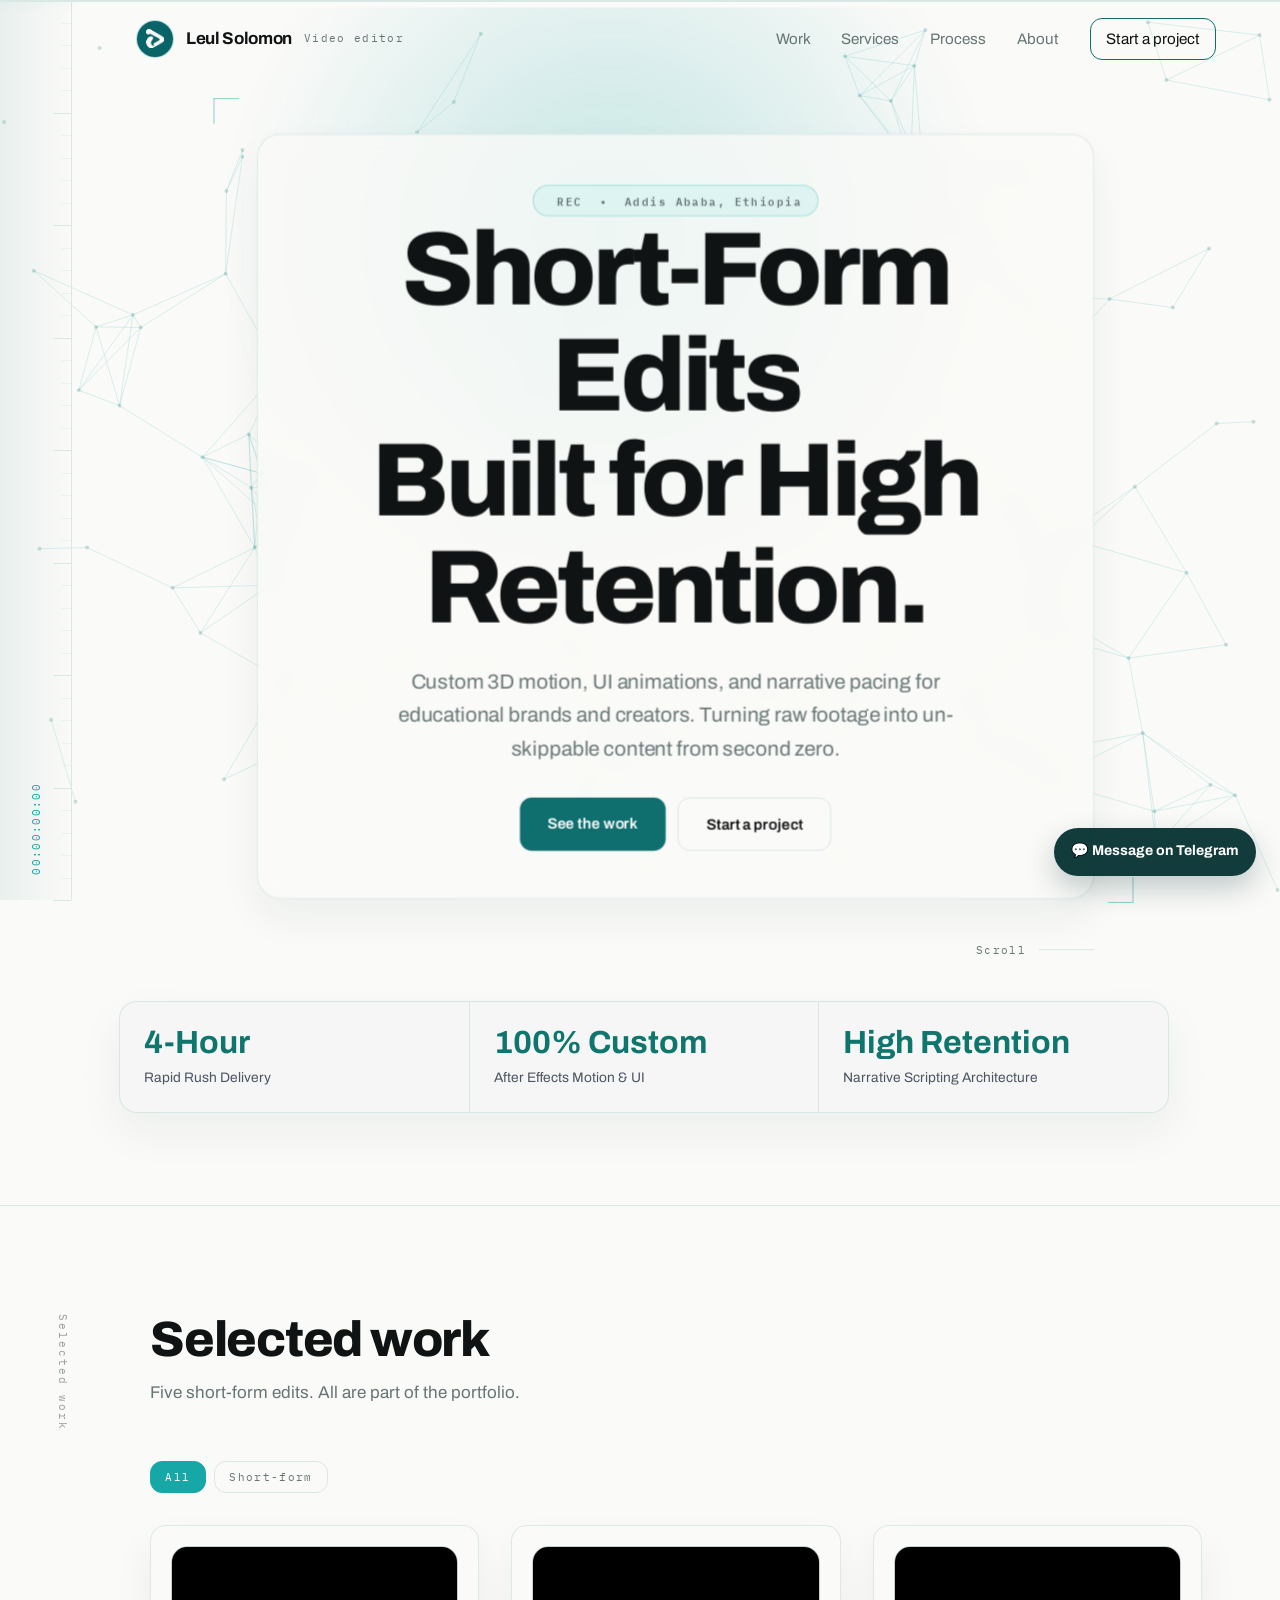
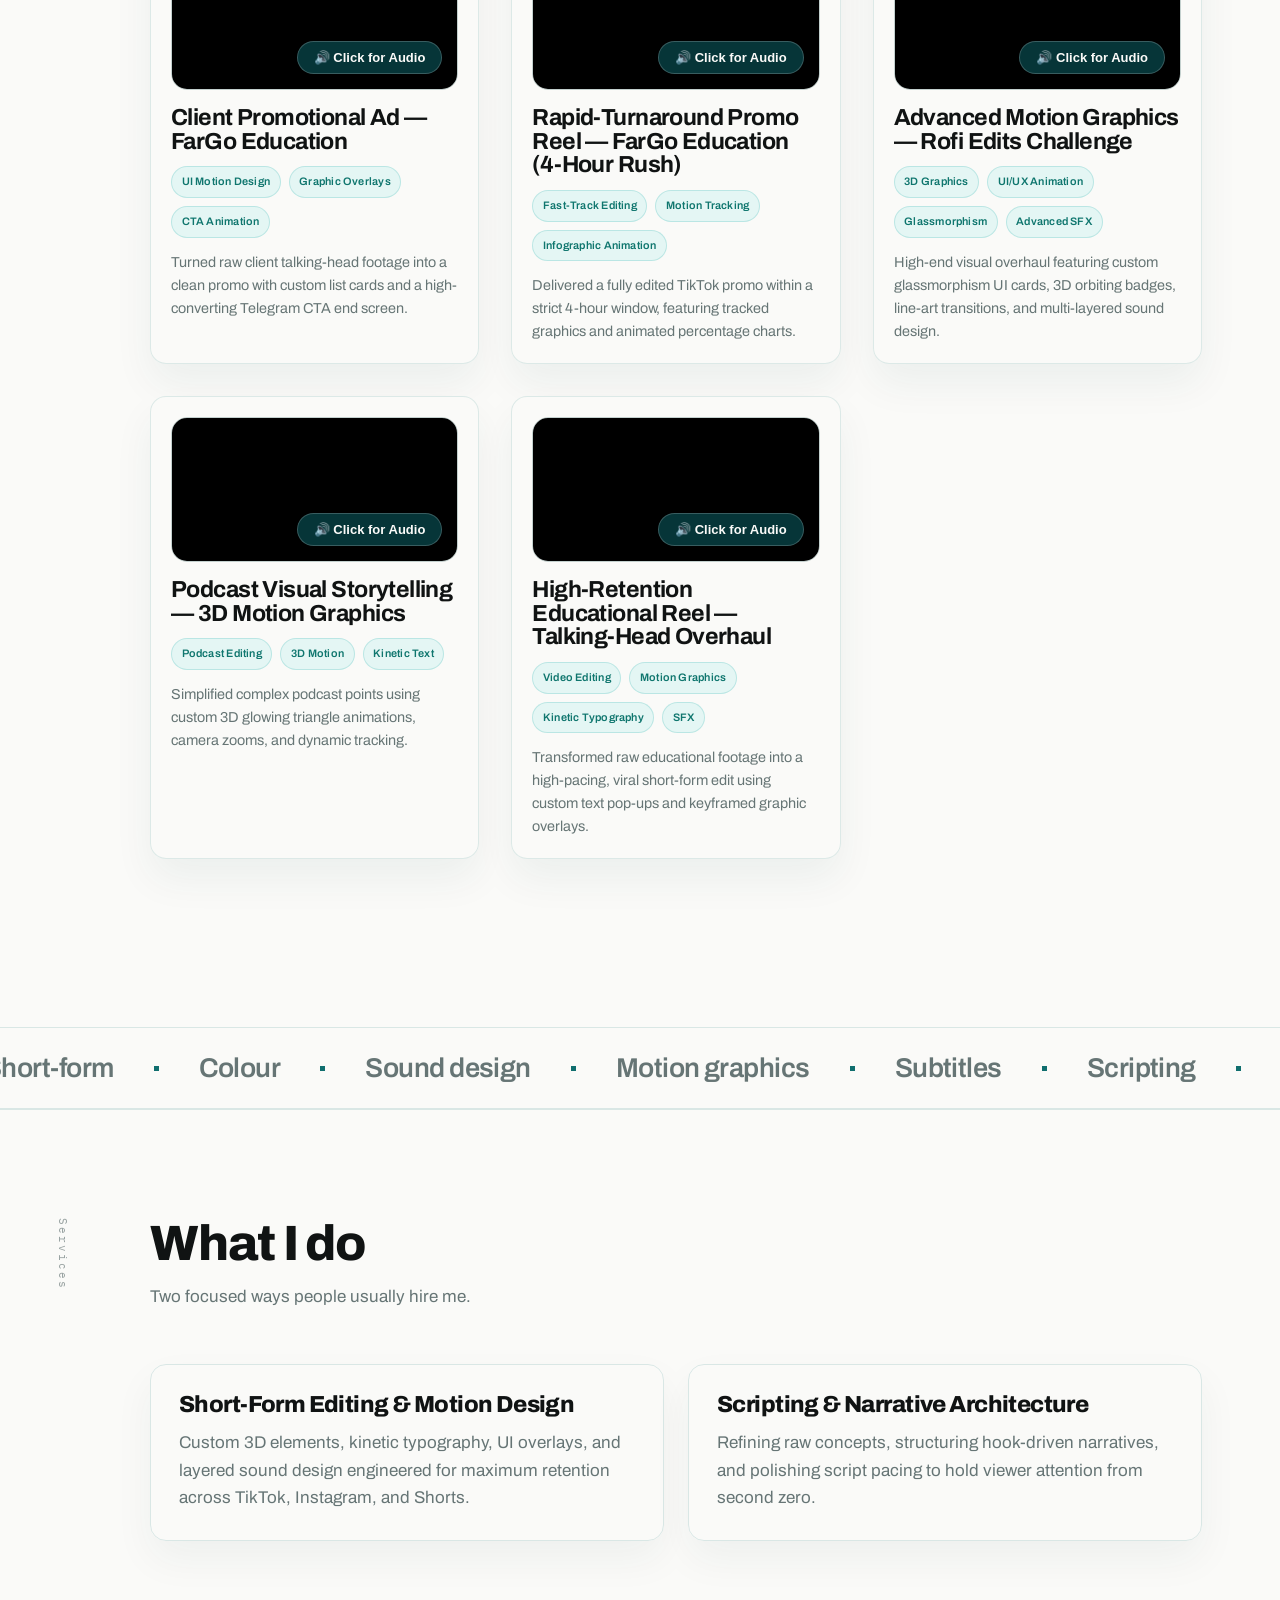
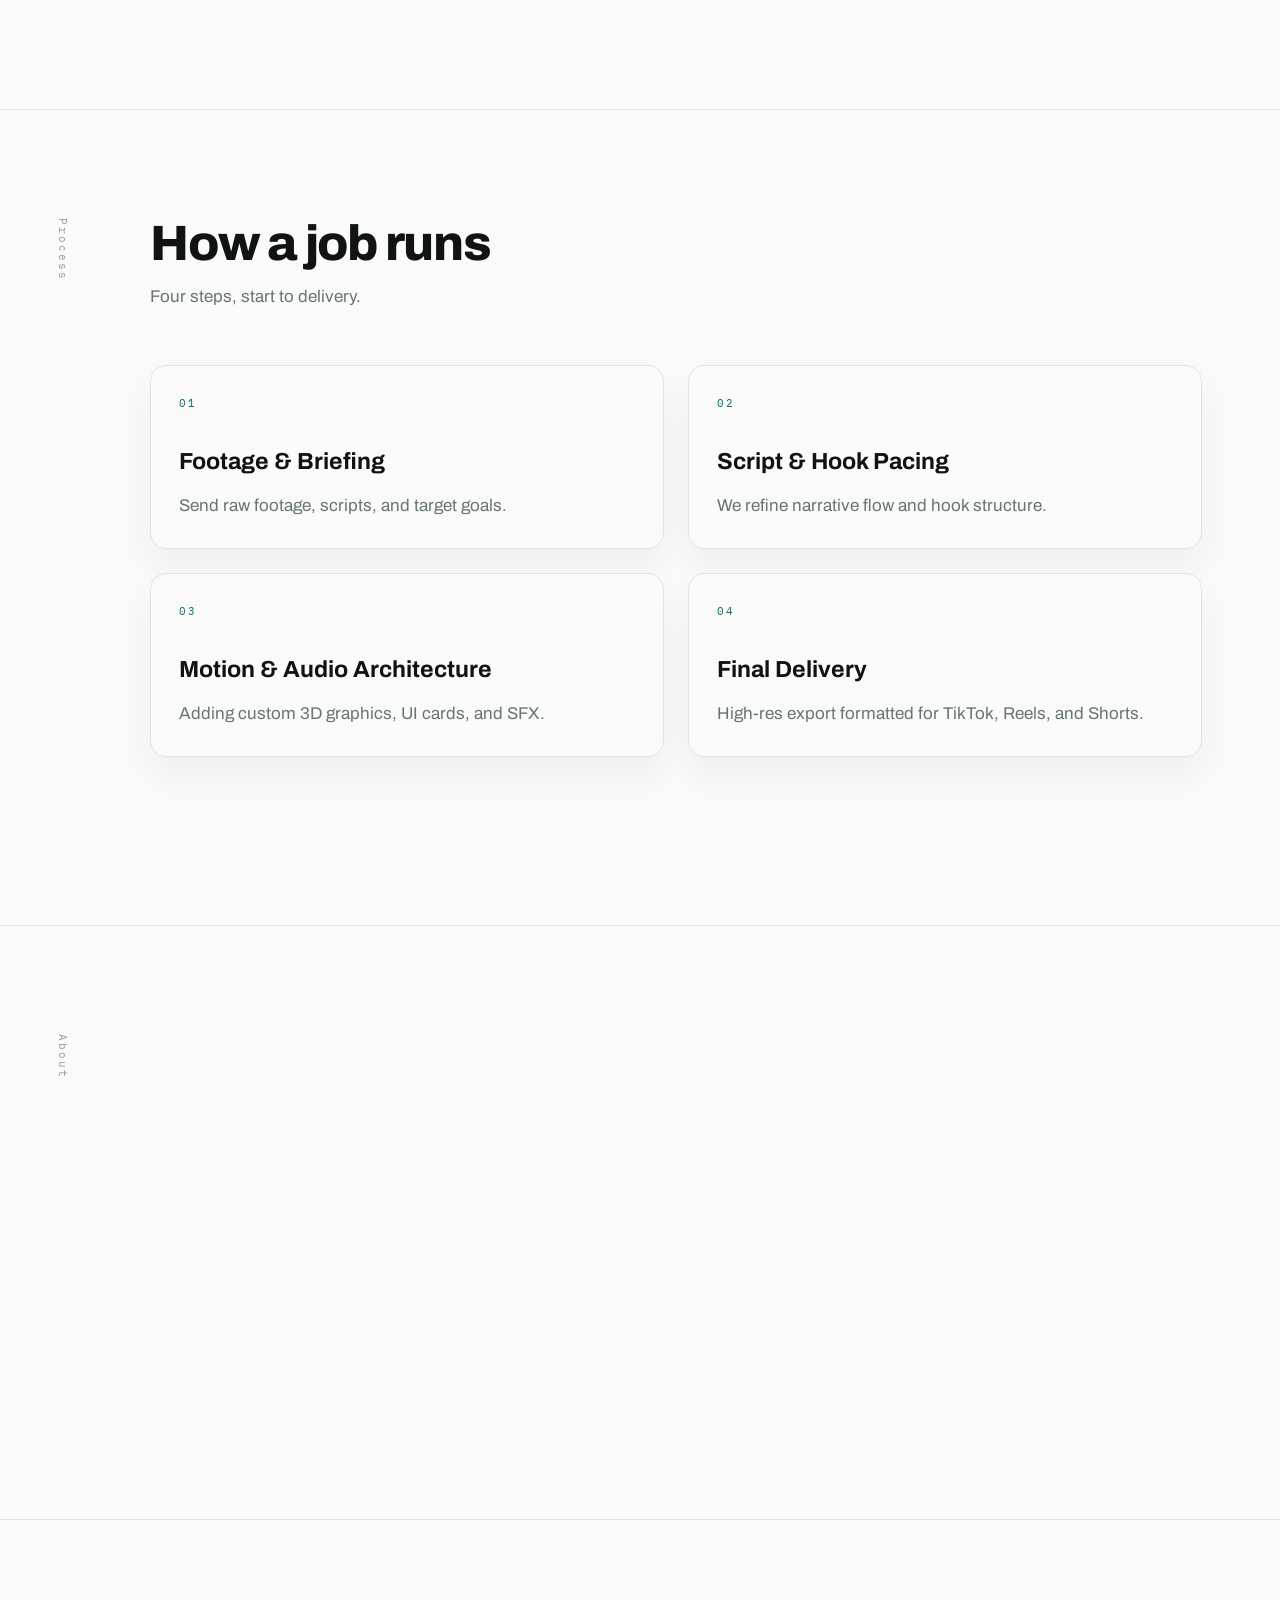
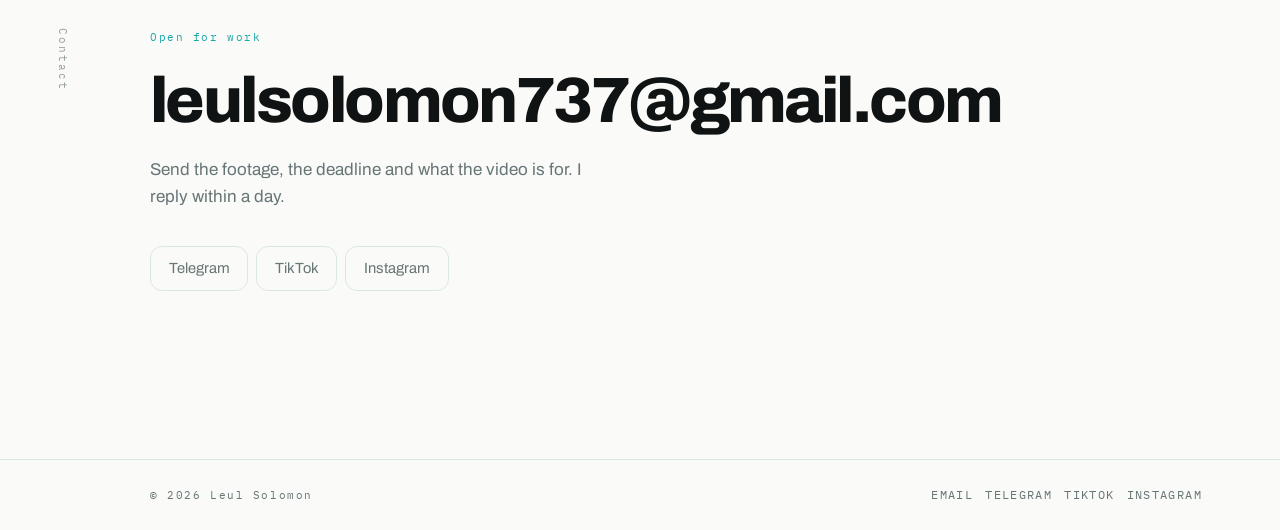
==== index.html @ 9477ec7b "Move project files to root" ====
<!DOCTYPE html>
<!--
  ============================================================
  LEUL SOLOMON — VIDEO EDITOR PORTFOLIO
  ============================================================
  This is the ONLY page of the site. Everything lives here.

  HOW THIS FILE IS ORGANISED (scroll down and you'll hit these in order):
    1. <head>        - fonts, title, link to the CSS file
    2. Left rail     - the timeline ruler + timecode
    3. Navigation    - top menu
    4. #hero         - first screen
    5. #showreel     - your main featured video
    6. #work         - grid of your videos
    7. #services     - what you offer
    8. #process      - how you work
    9. #about        - about you
   10. #contact      - how people reach you
   11. footer

  ============================================================
-->
<html lang="en">
<head>
  <meta charset="UTF-8" />
  <meta name="viewport" content="width=device-width, initial-scale=1.0" />

  <!-- ===== EDIT ME: the text in the browser tab ===== -->
  <title>Leul Solomon — Video Editor</title>

  <!-- ===== EDIT ME: the description Google shows in search results ===== -->
  <meta name="description" content="Leul Solomon is a short-form video editor and motion designer in Addis Ababa creating high-retention reels for brands and creators." />

  <meta name="theme-color" content="#FAFAF8" />

  <!-- Fonts. Archivo does the headlines and body text, IBM Plex Mono does the timecode. -->
  <link rel="preconnect" href="https://fonts.googleapis.com" />
  <link rel="preconnect" href="https://fonts.gstatic.com" crossorigin />
  <link href="https://fonts.googleapis.com/css2?family=Archivo:wght@400;500;600;700;800&family=IBM+Plex+Mono:wght@400;500&display=swap" rel="stylesheet" />

  <!-- Our stylesheet. All colours, spacing and layout live in css/style.css -->
  <link rel="stylesheet" href="css/style.css" />
</head>

<body>
  <div id="intro-overlay"><h1 id="intro-text">YUMI</h1></div>

  <canvas id="bg-canvas"></canvas>

  <!-- Thin scrubber at the very top of the screen that fills as you scroll. -->
  <div class="scrubber" aria-hidden="true"><span id="scrubberFill" class="scrubber__fill"></span></div>

  <!-- Skip link: lets keyboard users jump past the menu. Invisible until focused. -->
  <a class="skip-link" href="#hero">Skip to content</a>

  <!--
    ===== LEFT RAIL =====
    The vertical timeline ruler. Purely decorative on mobile (it's hidden there).
    The timecode number is written by JavaScript as you scroll.
  -->
  <aside class="rail" aria-hidden="true">
    <div class="rail__ticks" id="railTicks"></div>
    <div class="rail__playhead" id="railPlayhead"></div>
    <div class="rail__timecode" id="railTimecode">00:00:00:00</div>
  </aside>

  <!--
    ===== NAVIGATION =====
    To rename a menu item, change the text between the <a> tags.
    The href="#work" part must match the id="work" on the section it jumps to.
  -->
  <header class="nav" id="nav">
    <a class="nav__mark" href="#hero">
      <img src="images/portrait.jpg" alt="Leul Solomon Logo" class="nav__logo" />
      <span class="nav__markName">Leul Solomon</span>
      <span class="nav__markRole">Video editor</span>
    </a>

    <nav class="nav__links" id="navLinks" aria-label="Main">
      <a href="#work">Work</a>
      <a href="#services">Services</a>
      <a href="#process">Process</a>
      <a href="#about">About</a>
      <a class="nav__cta" href="#contact">Start a project</a>
    </nav>

    <!-- Hamburger button, only visible on small screens -->
    <button class="nav__toggle" id="navToggle" aria-expanded="false" aria-controls="navLinks">
      <span></span><span></span>
      <span class="visually-hidden">Open menu</span>
    </button>
  </header>

  <main>

    <!--
      ===== 1. HERO =====
      The first thing anyone sees. Keep the headline short and plain.
    -->
    <section class="hero" id="hero">
      <div class="hero__glow" aria-hidden="true"></div>

      <!-- Corner brackets, like the safe-area marks in a camera viewfinder -->
      <span class="bracket bracket--tl" aria-hidden="true"></span>
      <span class="bracket bracket--br" aria-hidden="true"></span>

      <div class="hero__inner" data-parallax="0.18">
        <div class="hero__card">
          <p class="tc hero__slate hero-reveal hero-reveal--1">
            <span class="hero__statusDot" aria-hidden="true"></span>
            REC &nbsp;•&nbsp; Addis Ababa, Ethiopia
          </p>

          <h1 class="hero__title hero-reveal hero-reveal--2">
            <span class="mask"><span class="mask__inner">Short-Form Edits</span></span>
            <span class="mask"><span class="mask__inner">Built for High</span></span>
            <span class="mask"><span class="mask__inner">Retention.</span></span>
          </h1>

        <p class="hero__lede hero-reveal hero-reveal--3">
          Custom 3D motion, UI animations, and narrative pacing for educational brands and creators.
          Turning raw footage into un-skippable content from second zero.
        </p>

          <div class="hero__actions hero-reveal hero-reveal--4">
            <a class="btn btn--solid" href="#work">See the work</a>
            <a class="btn btn--ghost" href="#contact">Start a project</a>
          </div>
        </div>
      </div>

      <div class="hero__cue" aria-hidden="true">
        <span class="tc">Scroll</span>
        <span class="hero__cueLine"></span>
      </div>
    </section>

    <section class="impact-stats" aria-label="Impact metrics">
      <div class="impact-stats__inner">
        <div class="impact-stat">
          <strong>4-Hour</strong>
          <span>Rapid Rush Delivery</span>
        </div>
        <div class="impact-stat">
          <strong>100% Custom</strong>
          <span>After Effects Motion &amp; UI</span>
        </div>
        <div class="impact-stat">
          <strong>High Retention</strong>
          <span>Narrative Scripting Architecture</span>
        </div>
      </div>
    </section>


    <!--
      ===== 2. WORK =====
      Five short-form edits, all within the main grid.
    -->
    <section class="section work" id="work" data-clip="Selected work">
      <div class="wrap">
        <div class="head">
          <h2 class="head__title">Selected work</h2>
          <p class="head__note">Five short-form edits. All are part of the portfolio.</p>
        </div>

        <div class="filters" role="group" aria-label="Filter work">
          <button class="filter is-active" data-filter="all">All</button>
          <button class="filter" data-filter="short">Short-form</button>
        </div>

        <div class="grid work-grid" id="workGrid">

          <article class="card" data-cat="short">
            <div class="video-card">
              <video autoplay loop muted playsinline width="100%" preload="auto" class="video-card__media">
                <source src="videos/video 3.mp4" type="video/mp4" />
              </video>
              <button class="audio-toggle-btn" type="button">🔊 Click for Audio</button>
            </div>
            <div class="card__meta">
              <h3 class="card__title">Client Promotional Ad — FarGo Education</h3>
              <div class="card__tags">
                <span>UI Motion Design</span>
                <span>Graphic Overlays</span>
                <span>CTA Animation</span>
              </div>
              <p class="card__line">Turned raw client talking-head footage into a clean promo with custom list cards and a high-converting Telegram CTA end screen.</p>
            </div>
          </article>

          <article class="card" data-cat="short">
            <div class="video-card">
              <video autoplay loop muted playsinline width="100%" preload="auto" class="video-card__media">
                <source src="videos/video 5.mp4" type="video/mp4" />
              </video>
              <button class="audio-toggle-btn" type="button">🔊 Click for Audio</button>
            </div>
            <div class="card__meta">
              <h3 class="card__title">Rapid-Turnaround Promo Reel — FarGo Education (4-Hour Rush)</h3>
              <div class="card__tags">
                <span>Fast-Track Editing</span>
                <span>Motion Tracking</span>
                <span>Infographic Animation</span>
              </div>
              <p class="card__line">Delivered a fully edited TikTok promo within a strict 4-hour window, featuring tracked graphics and animated percentage charts.</p>
            </div>
          </article>

          <article class="card" data-cat="short">
            <div class="video-card">
              <video autoplay loop muted playsinline width="100%" preload="auto" class="video-card__media">
                <source src="videos/video 4.mp4" type="video/mp4" />
              </video>
              <button class="audio-toggle-btn" type="button">🔊 Click for Audio</button>
            </div>
            <div class="card__meta">
              <h3 class="card__title">Advanced Motion Graphics — Rofi Edits Challenge</h3>
              <div class="card__tags">
                <span>3D Graphics</span>
                <span>UI/UX Animation</span>
                <span>Glassmorphism</span>
                <span>Advanced SFX</span>
              </div>
              <p class="card__line">High-end visual overhaul featuring custom glassmorphism UI cards, 3D orbiting badges, line-art transitions, and multi-layered sound design.</p>
            </div>
          </article>

          <article class="card" data-cat="short">
            <div class="video-card">
              <video autoplay loop muted playsinline width="100%" preload="auto" class="video-card__media">
                <source src="videos/video 2.mp4" type="video/mp4" />
              </video>
              <button class="audio-toggle-btn" type="button">🔊 Click for Audio</button>
            </div>
            <div class="card__meta">
              <h3 class="card__title">Podcast Visual Storytelling — 3D Motion Graphics</h3>
              <div class="card__tags">
                <span>Podcast Editing</span>
                <span>3D Motion</span>
                <span>Kinetic Text</span>
              </div>
              <p class="card__line">Simplified complex podcast points using custom 3D glowing triangle animations, camera zooms, and dynamic tracking.</p>
            </div>
          </article>

          <article class="card" data-cat="short">
            <div class="video-card">
              <video autoplay loop muted playsinline width="100%" preload="auto" class="video-card__media">
                <source src="videos/video 1.mp4" type="video/mp4" />
              </video>
              <button class="audio-toggle-btn" type="button">🔊 Click for Audio</button>
            </div>
            <div class="card__meta">
              <h3 class="card__title">High-Retention Educational Reel — Talking-Head Overhaul</h3>
              <div class="card__tags">
                <span>Video Editing</span>
                <span>Motion Graphics</span>
                <span>Kinetic Typography</span>
                <span>SFX</span>
              </div>
              <p class="card__line">Transformed raw educational footage into a high-pacing, viral short-form edit using custom text pop-ups and keyframed graphic overlays.</p>
            </div>
          </article>

        </div>

        <p class="grid__empty" id="gridEmpty" hidden>Nothing filed under that yet.</p>
      </div>
    </section>

    <!-- A moving strip of text, like a film leader running past. -->
    <div class="marquee" aria-hidden="true">
      <div class="marquee__track" id="marqueeTrack">
        <span>Short-form</span><span class="dot"></span>
        <span>Colour</span><span class="dot"></span>
        <span>Sound design</span><span class="dot"></span>
        <span>Motion graphics</span><span class="dot"></span>
        <span>Subtitles</span><span class="dot"></span>
        <span>Scripting</span><span class="dot"></span>
      </div>
    </div>


    <!--
      ===== 4. SERVICES =====
      Two focused offers.
    -->
    <section class="section services" id="services" data-clip="Services">
      <div class="wrap">
        <div class="head">
          <h2 class="head__title">What I do</h2>
          <p class="head__note">Two focused ways people usually hire me.</p>
        </div>

        <div class="services-grid">
          <div class="service-card">
            <h3>Short-Form Editing &amp; Motion Design</h3>
            <p>Custom 3D elements, kinetic typography, UI overlays, and layered sound design engineered for maximum retention across TikTok, Instagram, and Shorts.</p>
          </div>
          <div class="service-card">
            <h3>Scripting &amp; Narrative Architecture</h3>
            <p>Refining raw concepts, structuring hook-driven narratives, and polishing script pacing to hold viewer attention from second zero.</p>
          </div>
        </div>
      </div>
    </section>


    <!--
      ===== 5. PROCESS =====
      This one IS a real sequence, so the numbers earn their place.
    -->
    <section class="section process" id="process" data-clip="Process">
      <div class="wrap">
        <div class="head">
          <h2 class="head__title">How a job runs</h2>
          <p class="head__note">Four steps, start to delivery.</p>
        </div>

        <div class="process-grid">
          <div class="process-card"><span class="step-num">01</span><h4>Footage &amp; Briefing</h4><p>Send raw footage, scripts, and target goals.</p></div>
          <div class="process-card"><span class="step-num">02</span><h4>Script &amp; Hook Pacing</h4><p>We refine narrative flow and hook structure.</p></div>
          <div class="process-card"><span class="step-num">03</span><h4>Motion &amp; Audio Architecture</h4><p>Adding custom 3D graphics, UI cards, and SFX.</p></div>
          <div class="process-card"><span class="step-num">04</span><h4>Final Delivery</h4><p>High-res export formatted for TikTok, Reels, and Shorts.</p></div>
        </div>
      </div>
    </section>


    <!--
      ===== 6. ABOUT =====
      Replace images/portrait.jpg with your own photo (same filename = no code change).
    -->
    <section class="section about" id="about" data-clip="About">
      <div class="wrap about__grid">

        <div class="about__portrait reveal" aria-label="Leul Solomon brand mark">
          <img src="images/portrait.jpg" alt="Leul Solomon brand logo" loading="lazy"
               onerror="this.closest('.about__portrait').classList.add('is-missing')" />
          <span class="about__portraitNote tc">Brand mark pending</span>
        </div>

        <div class="about__text reveal">
          <h2 class="head__title">About</h2>

          <p>
            I’m Leul—a short-form editor and motion designer based in Addis Ababa.
          </p>
          <p>
            Most short-form editing relies on basic captions and jump cuts. I build visual retention systems for creators and educational brands: taking raw footage or dense ideas and engineering them into fast-paced reels using custom 3D motion, UI animations, and tight narrative pacing.
          </p>
          <p>
            From script polish to high-speed rush turnarounds, I handle the full pipeline to make sure your content holds attention from second zero.
          </p>
        </div>

      </div>
    </section>


    <!--
      ===== 7. CONTACT =====
      No form, no backend. These are plain links: email, Telegram, socials.
      Replace the addresses and usernames below with your real ones.
    -->
    <section class="section contact" id="contact" data-clip="Contact">
      <div class="wrap">
        <p class="tc contact__slate">Open for work</p>

        <h2 class="contact__title">
          <a href="mailto:leulsolomon737@gmail.com" target="_blank" rel="noopener noreferrer">leulsolomon737@gmail.com</a>
        </h2>

        <p class="contact__note">
          Send the footage, the deadline and what the video is for. I reply within a day.
        </p>

        <ul class="contact__links">
          <li><a href="https://t.me/Fwyumi" target="_blank" rel="noopener noreferrer">Telegram</a></li>
          <li><a href="https://www.tiktok.com/@yumi.io1" target="_blank" rel="noopener noreferrer">TikTok</a></li>
          <li><a href="https://www.instagram.com/yumi.0e/" target="_blank" rel="noopener noreferrer">Instagram</a></li>
        </ul>
      </div>
    </section>

  </main>

  <footer class="foot">
    <div class="wrap foot__inner">
      <span class="tc">© <span id="year">2026</span> Leul Solomon</span>
      <div class="foot__links">
        <a href="mailto:leulsolomon737@gmail.com" target="_blank" rel="noopener noreferrer">Email</a>
        <a href="https://t.me/Fwyumi" target="_blank" rel="noopener noreferrer">Telegram</a>
        <a href="https://www.tiktok.com/@yumi.io1" target="_blank" rel="noopener noreferrer">TikTok</a>
        <a href="https://www.instagram.com/yumi.0e/" target="_blank" rel="noopener noreferrer">Instagram</a>
      </div>
    </div>
  </footer>

  <a href="https://t.me/Fwyumi" target="_blank" rel="noopener noreferrer" class="sticky-telegram-btn">💬 Message on Telegram</a>

  <!-- All the behaviour: scroll animations, the timecode, filters, and particle canvas. -->
  <script src="js/main.js"></script>
</body>
</html>
---- css/style.css ----
/* ============================================================
   STYLE.CSS — everything the site looks like
   ============================================================
   CONTENTS (use Ctrl+F / Cmd+F to jump to a heading)
     1.  DESIGN TOKENS      <- colours, fonts and spacing live here
     2.  RESET + BASE
     3.  LAYOUT HELPERS
    4.  INTRO + SCRUBBER
     5.  LEFT RAIL (timeline ruler)
     6.  NAVIGATION
     7.  HERO
     8.  SECTION HEADINGS
     9.  YOUTUBE PLAYER
    10.  WORK GRID + FILTERS
    11.  MARQUEE
    12.  SERVICES
    13.  PROCESS
    14.  ABOUT
    15.  CONTACT + FOOTER
    16.  SCROLL ANIMATIONS
    17.  RESPONSIVE (tablet + mobile)
    18.  REDUCED MOTION

   TO CHANGE ALL THE COLOURS ON THE SITE, edit section 1 only.
   ============================================================ */


/* ============================================================
   1. DESIGN TOKENS
   ============================================================ */
:root {
  /* ---- Colours ---- */
  --ink:      #FAFAF8;
  --surface:  #FAFAF8;
  --line:     #D9E7E5;
  --brand:    #0F6E6E;
  --dark-teal:#083F42;
  --glow:     #18A7A7;
  --soft-teal:#DDF4F2;
  --text:     #101313;
  --muted:    #667575;
  --mouse-x:  50vw;
  --mouse-y:  50vh;

  /* ---- Type ---- */
  --font:     "Archivo", system-ui, -apple-system, "Segoe UI", sans-serif;
  --mono:     "IBM Plex Mono", ui-monospace, "Courier New", monospace;

  /* A type scale. clamp(min, preferred, max) = it grows with the screen. */
  --fs-hero:  clamp(2.6rem, 8.5vw, 6.6rem);
  --fs-h2:    clamp(1.9rem, 4.2vw, 3.1rem);
  --fs-h3:    clamp(1.15rem, 1.9vw, 1.45rem);
  --fs-lead:  clamp(1.05rem, 1.7vw, 1.3rem);
  --fs-body:  1.0625rem;
  --fs-tc:    0.7rem;    /* the small monospace labels */

  /* ---- Spacing ---- */
  --gutter:   clamp(1.25rem, 5vw, 4rem);
  --rail-w:   72px;              /* width of the left timeline ruler */
  --section-y: clamp(5rem, 12vh, 9rem);
  --max:      1180px;            /* max content width */

  /* ---- Motion ---- */
  --ease:     cubic-bezier(0.22, 1, 0.36, 1);  /* slow-out, cinematic */
  --slow:     900ms;
}


/* ============================================================
   2. RESET + BASE
   ============================================================ */
*, *::before, *::after { box-sizing: border-box; }

html {
  scroll-behavior: smooth;
  /* stops the fixed nav from covering a section you jump to */
  scroll-padding-top: 90px;
}

body {
  margin: 0;
  background: var(--ink);
  color: var(--text);
  font-family: var(--font);
  font-size: var(--fs-body);
  line-height: 1.62;
  -webkit-font-smoothing: antialiased;
  overflow-x: hidden;
  position: relative;
}

#bg-canvas {
  position: fixed;
  top: 0;
  left: 0;
  width: 100vw;
  height: 100vh;
  pointer-events: none;
  z-index: 0;
}

#intro-overlay {
  position: fixed;
  top: 0;
  left: 0;
  width: 100vw;
  height: 100vh;
  background-color: #0F6E6E;
  z-index: 999999;
  display: flex;
  align-items: center;
  justify-content: center;
  pointer-events: auto;
  opacity: 1;
  transition: opacity 1.2s ease-out, transform 1.5s cubic-bezier(0.16, 1, 0.3, 1);
}

#intro-text {
  color: #FAFAF8;
  font-size: clamp(5rem, 14vw, 11rem);
  font-weight: 900;
  letter-spacing: -0.04em;
  margin: 0;
  transition: transform 1.5s cubic-bezier(0.16, 1, 0.3, 1), opacity 1s ease-out;
  transform: scale(1);
}

#intro-overlay.fade-out {
  opacity: 0;
  transform: scale(1.08);
  pointer-events: none;
}
#intro-overlay.fade-out #intro-text { transform: scale(0.6); opacity: 0; }

main, header, footer, #intro-overlay, .scrubber, .rail {
  position: relative;
  z-index: 1;
}

button, .btn, .filter, .contact__links a, .row, .card, .player, .nav__cta {
  border-radius: 12px;
}

h1, h2, h3 { margin: 0; line-height: 1.02; font-weight: 800; letter-spacing: -0.025em; }
p  { margin: 0 0 1em; }
ul, ol { margin: 0; padding: 0; list-style: none; }
img { max-width: 100%; display: block; }

a { color: inherit; text-decoration: none; }

:focus-visible {
  outline: 2px solid var(--glow);
  outline-offset: 3px;
}

.tc {
  font-family: var(--mono);
  font-size: var(--fs-tc);
  letter-spacing: 0.14em;
  color: var(--muted);
  margin: 0;
}

.visually-hidden {
  position: absolute; width: 1px; height: 1px;
  overflow: hidden; clip: rect(0 0 0 0); white-space: nowrap;
}

.skip-link {
  position: absolute; left: -9999px; top: 0; z-index: 999;
  background: var(--brand); color: #fff; padding: .75rem 1rem;
}
.skip-link:focus { left: 0; }


/* ============================================================
   3. LAYOUT HELPERS
   ============================================================ */
.wrap {
  width: 100%;
  max-width: var(--max);
  margin-inline: auto;
  padding-inline: var(--gutter);
}

.section {
  position: relative;
  padding-block: var(--section-y);
  margin-bottom: 60px;
  /* leaves room for the fixed ruler on the left */
  padding-left: var(--rail-w);
  border-top: 1px solid var(--line);
}

/* The name of each section, printed sideways on the ruler. */
.section::before {
  content: attr(data-clip);
  position: absolute;
  left: 0; top: var(--section-y);
  width: var(--rail-w);
  font-family: var(--mono);
  font-size: var(--fs-tc);
  letter-spacing: 0.18em;
  color: var(--muted);
  writing-mode: vertical-rl;
  opacity: .65;
}


/* ============================================================
  4. INTRO + SCRUBBER
  ============================================================ */

/* Thin progress bar across the very top. */
.scrubber {
  position: fixed; inset: 0 0 auto 0; height: 2px;
  background: var(--line); z-index: 120;
}
.scrubber__fill {
  display: block; height: 100%; width: 0%;
  background: var(--glow);
}


/* ============================================================
   5. LEFT RAIL (timeline ruler)
   ============================================================ */
.rail {
  position: fixed; left: 0; top: 0; bottom: 0;
  width: var(--rail-w);
  border-right: 1px solid var(--line);
  z-index: 90;
  pointer-events: none;
  background: linear-gradient(to right, rgba(15,110,110,.07), transparent);
}

.rail__ticks { position: absolute; inset: 0; }
.rail__ticks span {
  position: absolute; right: 0; height: 1px;
  background: var(--line);
}

/* The moving playhead line. This is the one place the warm accent is used. */
.rail__playhead {
  position: absolute; right: 0; left: 0; top: 0; height: 1px;
  background: var(--sand);
  box-shadow: 0 0 12px rgba(24,167,167,.35);
}

.rail__timecode {
  position: absolute; left: 50%; bottom: 1.6rem;
  transform: translateX(-50%) rotate(180deg);
  writing-mode: vertical-rl;
  font-family: var(--mono);
  font-size: var(--fs-tc);
  letter-spacing: .12em;
  color: var(--glow);
}


/* ============================================================
   6. NAVIGATION
   ============================================================ */
.nav {
  position: fixed; top: 0; left: var(--rail-w); right: 0;
  z-index: 100;
  display: flex; align-items: center; justify-content: space-between;
  gap: 1rem;
  padding: 1.1rem var(--gutter);
  transition: background 400ms var(--ease), border-color 400ms var(--ease), padding 400ms var(--ease);
  border-bottom: 1px solid transparent;
}
/* JS adds .scrolled once you scroll past the hero. */
header.scrolled {
  background: rgba(250, 250, 248, 0.9) !important;
  backdrop-filter: blur(12px);
  border-bottom: 1px solid #D9E7E5;
  box-shadow: 0 4px 20px rgba(0,0,0,0.03);
  padding-block: .7rem;
}
header.scrolled .nav__markName,
header.scrolled .nav__markRole,
header.scrolled .nav__links a,
header.scrolled .nav__toggle span { color: #101313; }
header.scrolled .nav__toggle span { background: #101313; }

.nav__mark {
  display: flex;
  align-items: center;
  gap: .75rem;
  line-height: 1.15;
}
.nav__logo {
  width: 38px;
  height: 38px;
  border-radius: 50%;
  object-fit: contain;
  vertical-align: middle;
  border: 1px solid rgba(24, 167, 167, 0.35);
  background: rgba(250,250,248,0.8);
}
.nav__markName { font-weight: 700; letter-spacing: -0.02em; }
.nav__markRole { font-family: var(--mono); font-size: var(--fs-tc); color: var(--muted); letter-spacing: .12em; }

.nav__links { display: flex; align-items: center; gap: clamp(1rem, 2.4vw, 2rem); }
.nav__links a { font-size: .95rem; color: var(--muted); transition: color 250ms; }
.nav__links a:hover { color: var(--text); }
/* JS adds .is-current to the link for the section you're looking at. */
.nav__links a.is-current { color: var(--glow); }

.nav__cta {
  border: 1px solid var(--brand);
  padding: .5rem .95rem;
  color: var(--text) !important;
  transition: background 300ms var(--ease), border-color 300ms;
}
.nav__cta:hover { background: var(--brand); }

.nav__toggle {
  display: none;
  background: none; border: 1px solid var(--line);
  width: 42px; height: 38px; cursor: pointer;
  flex-direction: column; align-items: center; justify-content: center; gap: 5px;
}
.nav__toggle span { display: block; width: 18px; height: 1.5px; background: var(--text); transition: transform 300ms var(--ease), opacity 200ms; }
.nav__toggle[aria-expanded="true"] span:first-child { transform: translateY(3.25px) rotate(45deg); }
.nav__toggle[aria-expanded="true"] span:nth-child(2) { transform: translateY(-3.25px) rotate(-45deg); }


/* ============================================================
   7. HERO
   ============================================================ */
.hero {
  position: relative;
  min-height: 100svh;
  display: flex;
  flex-direction: column;
  align-items: center;
  justify-content: center;
  text-align: center;
  margin: 0 auto;
  width: 100%;
  max-width: 1050px;
  padding: 8rem var(--gutter) 6rem;
  padding-left: calc(var(--rail-w) + var(--gutter));
  overflow: hidden;
  transform: scale(.985);
  transition: transform 1.35s var(--ease);
}

/* One soft light source. The only gradient on the page. */
.hero__glow {
  position: absolute; top: -18%; left: 8%;
  width: min(70vw, 820px); aspect-ratio: 1;
  background: radial-gradient(circle, rgba(24,167,167,.25), rgba(24,167,167,0) 66%);
  filter: blur(18px);
  pointer-events: none;
}

/* Viewfinder corner brackets */
.bracket { position: absolute; width: 26px; height: 26px; opacity: .5; }
.bracket--tl { top: 92px;  left: calc(var(--rail-w) + 1.25rem); border-top: 1px solid var(--glow);    border-left: 1px solid var(--glow); }
.bracket--br { bottom: 92px; right: 1.5rem;                     border-bottom: 1px solid var(--glow); border-right: 1px solid var(--glow); }

.hero__inner {
  position: relative;
  max-width: min(1050px, 90vw);
  width: 100%;
  display: flex;
  flex-direction: column;
  align-items: center;
  justify-content: center;
  text-align: center;
}

.hero__card {
  width: 100%;
  max-width: 100%;
  background: rgba(250, 250, 248, 0.78);
  backdrop-filter: blur(12px);
  border: 1px solid rgba(217, 231, 229, 0.9);
  border-radius: 24px;
  padding: 48px 32px;
  box-shadow: 0 20px 40px rgba(8,63,66,0.06);
}

@keyframes heroReveal {
  from { opacity: 0; transform: translateY(30px); }
  to { opacity: 1; transform: translateY(0); }
}

.hero-reveal { animation: heroReveal 800ms var(--ease) both; }
.hero-reveal--1 { animation-delay: 0.1s; }
.hero-reveal--2 { animation-delay: 0.2s; }
.hero-reveal--3 { animation-delay: 0.3s; }
.hero-reveal--4 { animation-delay: 0.4s; }

.hero__slate {
  color: #0F766E;
  font-weight: 600;
  font-size: 14px;
  background: rgba(221, 244, 242, 0.9);
  border: 1px solid rgba(24, 167, 167, 0.3);
  padding: 6px 16px;
  border-radius: 20px;
  display: inline-flex;
  align-items: center;
  gap: 8px;
  margin-bottom: 24px;
}

button, .btn, .filter, .contact__links a, .row, .card, .player, .nav__cta {
  border-radius: 12px;
}

h1, h2, h3 { margin: 0; line-height: 1.02; font-weight: 800; letter-spacing: -0.025em; }
p  { margin: 0 0 1em; }
ul, ol { margin: 0; padding: 0; list-style: none; }
img { max-width: 100%; display: block; }

a { color: inherit; text-decoration: none; }

:focus-visible {
  outline: 2px solid var(--glow);
  outline-offset: 3px;
}

.tc {
  font-family: var(--mono);
  font-size: var(--fs-tc);
  letter-spacing: 0.14em;
  color: var(--muted);
  margin: 0;
}

.hero__title {
  font-size: var(--fs-hero);
  font-weight: 800;
  letter-spacing: -0.04em;
  margin-bottom: 1.6rem;
  text-align: center;
  transition: letter-spacing 400ms var(--ease), transform 400ms var(--ease), color 400ms var(--ease);
}
.hero__title:hover { letter-spacing: -0.055em; transform: translateY(-4px); color: var(--brand); }

/* Each headline line sits inside a "mask" so it can slide up into view. */
.mask { display: block; overflow: hidden; }
.mask__inner {
  display: block;
  transform: translateY(110%);
  transition: transform 1000ms var(--ease);
}
body.is-open .mask__inner { transform: translateY(0); }
/* stagger the three lines */
body.is-open .mask:nth-child(1) .mask__inner { transition-delay: 220ms; }
body.is-open .mask:nth-child(2) .mask__inner { transition-delay: 330ms; }
body.is-open .mask:nth-child(3) .mask__inner { transition-delay: 440ms; }

.hero__lede {
  max-width: 54ch;
  margin-inline: auto;
  font-size: var(--fs-lead);
  color: var(--muted);
  opacity: 0; transform: translateY(14px);
  text-align: center;
  transition: opacity 800ms var(--ease) 700ms, transform 800ms var(--ease) 700ms;
}
.hero__actions {
  display: flex; flex-wrap: wrap; gap: .8rem; margin-top: 2rem;
  justify-content: center;
  opacity: 0; transform: translateY(14px);
  transition: opacity 800ms var(--ease) 820ms, transform 800ms var(--ease) 820ms;
}
body.is-open .hero__lede,
body.is-open .hero__actions { opacity: 1; transform: none; }

/* Buttons */
.btn {
  display: inline-block;
  padding: 14px 28px;
  font-weight: 600; font-size: .95rem;
  border-radius: 12px;
  transition: background 320ms var(--ease), color 320ms, border-color 320ms, transform 320ms var(--ease), box-shadow 320ms var(--ease);
}
.btn--solid { background: var(--brand); color: #fff; }
.btn--solid:hover { background: var(--glow); color: var(--ink); transform: translateY(-2px); box-shadow: 0 8px 18px rgba(20,184,166,0.18); }
.btn--ghost { border: 1px solid var(--line); color: var(--text); }
.btn--ghost:hover { border-color: var(--glow); color: var(--glow); transform: translateY(-2px); box-shadow: 0 8px 18px rgba(15,110,110,0.08); }
.hero__actions .btn:hover { transform: translateY(-4px) scale(1.025); }

.hero__cue {
  position: absolute; bottom: 2.2rem; right: var(--gutter);
  display: flex; align-items: center; gap: .8rem;
}
.hero__cueLine {
  width: 56px; height: 1px; background: var(--line); position: relative; overflow: hidden;
}
.hero__cueLine::after {
  content: ""; position: absolute; inset: 0; background: var(--glow);
  transform: translateX(-100%);
  animation: cue 2.4s var(--ease) infinite;
}
@keyframes cue {
  0%   { transform: translateX(-100%); }
  55%  { transform: translateX(0); }
  100% { transform: translateX(100%); }
}


/* ============================================================
   8. SECTION HEADINGS
   ============================================================ */
.head { margin-bottom: clamp(2.2rem, 5vw, 3.4rem); max-width: 54ch; }
.head__title { font-size: var(--fs-h2); }
.head__note { color: var(--muted); margin-top: .9rem; }


/* ============================================================
   9. YOUTUBE PLAYER
   ============================================================
   The .player div starts as a thumbnail with a play button.
   The real YouTube iframe is only loaded when it's clicked,
   which keeps the page fast. Built by js/main.js.
   ============================================================ */
.player {
  position: relative;
  aspect-ratio: 16 / 9;
  background: var(--surface);
  border: 1px solid var(--line);
  overflow: hidden;
  cursor: pointer;
}
.player--wide { border-color: var(--brand); }

.player__thumb {
  position: absolute; inset: 0;
  width: 100%; height: 100%;
  object-fit: cover;
  filter: saturate(.75) contrast(1.05);
  transition: transform 900ms var(--ease), filter 600ms var(--ease);
}
.player:hover .player__thumb { transform: scale(1.04); filter: saturate(1) contrast(1); }

.player__veil {
  position: absolute; inset: 0;
  background: linear-gradient(to top, rgba(5,16,15,.75), rgba(5,16,15,.15) 55%);
}

.player__btn {
  position: absolute; left: 50%; top: 50%;
  transform: translate(-50%, -50%);
  width: 64px; height: 64px;
  display: grid; place-items: center;
  background: rgba(15,110,110,.9);
  border: none;
  cursor: pointer;
  transition: background 320ms var(--ease), transform 420ms var(--ease);
}
.player:hover .player__btn { background: var(--glow); transform: translate(-50%,-50%) scale(1.08); }
.player__btn svg { width: 18px; height: 18px; fill: #fff; margin-left: 2px; }
.player:hover .player__btn svg { fill: var(--ink); }

.player__time {
  position: absolute; right: .7rem; bottom: .7rem;
  font-family: var(--mono); font-size: var(--fs-tc);
  background: rgba(5,16,15,.85); color: var(--text);
  padding: .2rem .45rem;
}

/* The state after you click: a real YouTube embed fills the box. */
.player iframe { position: absolute; inset: 0; width: 100%; height: 100%; border: 0; }

/* Shown when data-yt is still REPLACE_ME */
.player.is-empty { display: grid; place-items: center; cursor: default; }
.player.is-empty .player__hint {
  font-family: var(--mono); font-size: var(--fs-tc);
  color: var(--muted); text-align: center; padding: 1rem; line-height: 1.8;
}


/* ============================================================
   10. WORK GRID + FILTERS
   ============================================================ */
.filters { display: flex; flex-wrap: wrap; gap: .5rem; margin-bottom: 2rem; }
.filter {
  font-family: var(--mono); font-size: var(--fs-tc); letter-spacing: .12em;
  background: none; border: 1px solid var(--line); color: var(--muted);
  padding: .5rem .9rem; cursor: pointer;
  transition: color 260ms, border-color 260ms, background 260ms;
}
.filter:hover { color: var(--text); border-color: var(--muted); }
.filter.is-active { color: var(--ink); background: var(--glow); border-color: var(--glow); }

#work {
  display: block !important;
  opacity: 1 !important;
  visibility: visible !important;
  width: 100%;
  margin: 60px auto;
  z-index: 2;
  position: relative;
}

.grid,
.work-grid {
  display: grid;
  grid-template-columns: repeat(auto-fit, minmax(320px, 1fr));
  gap: 32px;
  width: 100%;
  opacity: 1 !important;
  visibility: visible !important;
}

.card {
  display: flex;
  flex-direction: column;
  gap: 1rem;
  background: rgba(250, 250, 248, 0.78);
  border: 1px solid rgba(217, 231, 229, 0.9);
  border-radius: 16px;
  padding: 20px;
  box-shadow: 0 20px 40px rgba(8,63,66,0.06);
  opacity: 1;
  visibility: visible;
}
.work-grid .card { display: flex; }
.card.is-hidden { display: none !important; }
.card__meta { display: flex; flex-direction: column; gap: .8rem; }
.card__title { font-size: var(--fs-h3); font-weight: 700; }
.card__tags {
  display: flex;
  flex-wrap: wrap;
  gap: .5rem;
}
.card__tags span {
  display: inline-block;
  padding: .38rem .6rem;
  border-radius: 999px;
  background: rgba(221, 244, 242, 0.75);
  border: 1px solid rgba(24, 167, 167, 0.2);
  color: #0F766E;
  font-size: .68rem;
  font-weight: 600;
  letter-spacing: .02em;
}
.card__line { color: var(--muted); font-size: .9rem; margin: 0; line-height: 1.6; }
.video-card__media {
  width: 100%;
  max-width: 100%;
  height: auto;
  border-radius: 12px;
  display: block;
  background: #000;
  border: 1px solid rgba(217, 231, 229, 0.9);
}

.video-card {
  position: relative;
  overflow: hidden;
  border-radius: 16px;
}
.video-card .video-card__media { border-radius: 16px; }
.audio-toggle-btn {
  position: absolute;
  bottom: 16px;
  right: 16px;
  z-index: 20;
  pointer-events: auto;
  cursor: pointer;
  background: rgba(8, 63, 66, 0.85);
  color: #FAFAF8;
  border: 1px solid rgba(255, 255, 255, 0.2);
  padding: 8px 16px;
  border-radius: 20px;
  font-weight: 600;
  font-size: 13px;
  backdrop-filter: blur(8px);
  transition: transform 0.2s ease, background-color 0.2s ease;
}
.audio-toggle-btn:hover { transform: scale(1.05); background: #0F6E6E; }

.impact-stats {
  position: relative;
  z-index: 2;
  padding: 0 var(--gutter) 2rem var(--rail-w);
}
.impact-stats__inner {
  width: min(1050px, 100%);
  margin: 0 auto;
  display: grid;
  grid-template-columns: repeat(3, 1fr);
  gap: 1px;
  overflow: hidden;
  border: 1px solid rgba(217, 231, 229, .9);
  border-radius: 18px;
  background: var(--line);
  box-shadow: 0 18px 45px rgba(8, 63, 66, .06);
}
.impact-stat { background: rgba(250, 250, 248, .86); padding: 1.4rem 1.5rem; }
.impact-stat strong { display: block; color: #0F766E; font-size: clamp(1.35rem, 3vw, 2rem); line-height: 1.1; }
.impact-stat span { display: block; margin-top: .45rem; color: #4b5563; font-size: .86rem; }

.testimonial-grid { display: grid; grid-template-columns: repeat(2, 1fr); gap: 24px; }
.testimonial-card {
  margin: 0;
  padding: clamp(1.4rem, 3vw, 2.2rem);
  background: rgba(250, 250, 248, .86);
  border: 1px solid rgba(217, 231, 229, .9);
  border-radius: 16px;
  box-shadow: 0 18px 40px rgba(8, 63, 66, .05);
}
.testimonial-card p { color: var(--muted); margin-bottom: 1.2rem; }
.testimonial-card cite { color: #0F766E; font-size: .82rem; font-style: normal; font-weight: 700; }

.sticky-telegram-btn {
  position: fixed;
  bottom: 24px;
  right: 24px;
  z-index: 9999;
  display: inline-flex;
  align-items: center;
  gap: .45rem;
  padding: .8rem 1.05rem;
  border-radius: 999px;
  background: #123b3b;
  color: #fff;
  box-shadow: 0 12px 28px rgba(18, 59, 59, .25);
  font-size: .88rem;
  font-weight: 700;
  transition: transform 250ms var(--ease), box-shadow 250ms var(--ease), background 250ms;
}
.sticky-telegram-btn:hover { transform: scale(1.05); background: #0F766E; box-shadow: 0 16px 34px rgba(15, 118, 110, .3); }

.grid__empty { color: var(--muted); margin-top: 2rem; }

.services-grid,
.process-grid {
  display: grid;
  grid-template-columns: repeat(2, minmax(0, 1fr));
  gap: 24px;
}
.service-card,
.process-card {
  padding: 28px;
  background: rgba(250, 250, 248, .86);
  border: 1px solid var(--line);
  border-radius: 16px;
  box-shadow: 0 18px 40px rgba(8, 63, 66, .05);
}
.service-card h3,
.process-card h4 { margin-bottom: .75rem; font-size: var(--fs-h3); }
.service-card p,
.process-card p { margin: 0; color: var(--muted); }
.step-num { display: block; margin-bottom: 1rem; color: var(--brand); font-family: var(--mono); font-size: var(--fs-tc); letter-spacing: .14em; }


/* ============================================================
   11. MARQUEE
   ============================================================ */
.marquee {
  overflow: hidden;
  border-block: 1px solid var(--line);
  padding-block: 1.1rem;
  padding-left: var(--rail-w);
  background: var(--surface);
}
.marquee__track {
  display: flex; align-items: center; gap: 2.5rem;
  white-space: nowrap;
  font-size: clamp(1.1rem, 2.4vw, 1.7rem);
  font-weight: 600; letter-spacing: -0.02em;
  color: var(--muted);
  will-change: transform;
}
.marquee .dot { width: 5px; height: 5px; background: var(--brand); flex: none; }


/* ============================================================
   12. SERVICES
   ============================================================ */
.rows { border-top: 1px solid var(--line); }
.row {
  display: grid;
  grid-template-columns: minmax(180px, 1fr) 2.2fr auto;
  gap: 1.5rem;
  align-items: start;
  padding-block: clamp(1.6rem, 3.5vw, 2.4rem);
  border-bottom: 1px solid var(--line);
  transition: background 400ms var(--ease);
}
.row:hover { background: rgba(15,110,110,.06); }
.row__title { font-size: var(--fs-h3); font-weight: 700; }
.row__body { color: var(--muted); margin: 0; max-width: 52ch; }
.row__tag { white-space: nowrap; }


/* ============================================================
   13. PROCESS
   ============================================================ */
.steps { display: grid; gap: 1px; background: var(--line); border: 1px solid var(--line); }
.step { background: var(--ink); padding: clamp(1.4rem, 3vw, 2.2rem); }
.step__num { color: var(--brand); display: block; margin-bottom: .9rem; }
.step__title { font-size: var(--fs-h3); font-weight: 700; margin-bottom: .6rem; }
.step__body { color: var(--muted); margin: 0; max-width: 60ch; }

@media (min-width: 900px) {
  .steps { grid-template-columns: repeat(4, 1fr); }
}


/* ============================================================
   14. ABOUT
   ============================================================ */
.about__grid { display: grid; gap: clamp(2rem, 5vw, 4rem); align-items: start; }
@media (min-width: 900px) {
  .about__grid { grid-template-columns: 0.85fr 1.15fr; }
}

.about__portrait {
  position: relative;
  width: min(150px, 100%);
  height: 150px;
  margin: 0 auto;
  background: var(--surface);
  border: 1px solid var(--line);
  border-radius: 50%;
  overflow: hidden;
  box-shadow: 0 16px 36px rgba(17, 17, 17, 0.06);
}
.about__portrait img {
  width: 100%;
  height: 100%;
  object-fit: contain;
  object-position: center;
  padding: 1rem;
  filter: none;
}
.about__portraitNote { display: none; position: absolute; inset: 0; place-content: center; text-align: center; padding: 1.5rem; }
/* If the photo file is missing, show the hint instead of a broken image. */
.about__portrait.is-missing img { display: none; }
.about__portrait.is-missing .about__portraitNote { display: grid; }

.about__text p { color: var(--muted); max-width: 58ch; }
.about__text .head__title { margin-bottom: 1.4rem; }

.stats { display: grid; gap: 1px; background: var(--line); border: 1px solid var(--line); margin: 2.2rem 0 0; }
@media (min-width: 620px) { .stats { grid-template-columns: repeat(3, 1fr); } }
.stats > div { background: var(--ink); padding: 1.1rem 1.2rem; }
.stats dt { margin-bottom: .4rem; }
.stats dd { margin: 0; font-size: clamp(1.5rem, 3vw, 2.1rem); font-weight: 700; letter-spacing: -0.03em; color: var(--text); }


/* ============================================================
   15. CONTACT + FOOTER
   ============================================================ */
.contact { text-align: left; }
.contact__slate { color: var(--glow); margin-bottom: 1.4rem; }
.contact__title {
  font-size: clamp(1.7rem, 6vw, 4rem);
  letter-spacing: -0.04em;
  word-break: break-word;
}
.contact__title a {
  background-image: linear-gradient(var(--glow), var(--glow));
  background-size: 0% 2px;
  background-repeat: no-repeat;
  background-position: 0 100%;
  transition: background-size 600ms var(--ease), color 400ms;
  padding-bottom: .1em;
}
.contact__title a:hover { background-size: 100% 2px; color: var(--glow); }

.contact__note { color: var(--muted); max-width: 46ch; margin-top: 1.4rem; }

.contact__links { display: flex; flex-wrap: wrap; gap: .5rem; margin-top: 2.2rem; }
.contact__links a {
  display: inline-block;
  border: 1px solid var(--line);
  padding: .6rem 1.1rem;
  font-size: .92rem; color: var(--muted);
  transition: color 300ms, border-color 300ms, transform 300ms var(--ease);
}
.contact__links a:hover { color: var(--glow); border-color: var(--glow); transform: translateY(-2px); }

.foot { border-top: 1px solid var(--line); padding-block: 1.6rem; padding-left: var(--rail-w); }
.foot__inner { display: flex; justify-content: space-between; gap: 1rem; flex-wrap: wrap; align-items: center; }
.foot__links {
  display: flex;
  flex-wrap: wrap;
  gap: .75rem;
}
.foot__links a {
  color: var(--muted);
  font-family: var(--mono);
  font-size: .72rem;
  letter-spacing: .12em;
  text-transform: uppercase;
}
.foot__links a:hover { color: var(--glow); }


/* ============================================================
   16. SCROLL ANIMATIONS
   ============================================================
   Anything with class="reveal" starts hidden and wipes into view
   when it scrolls onto the screen. js/main.js adds .is-in.
   This is a wipe (like an edit transition), not a plain fade.
   ============================================================ */
.reveal {
  opacity: 0;
  transform: translateY(38px) scale(.985);
  clip-path: inset(0 0 100% 0);
  transition:
    opacity      var(--slow) var(--ease),
    transform    var(--slow) var(--ease),
    clip-path    var(--slow) var(--ease);
}
.reveal.is-in {
  opacity: 1;
  transform: none;
  clip-path: inset(0 0 0% 0);
}
/* Cards in the grid come in one after another. */
.grid .reveal:nth-child(2) { transition-delay: 90ms; }
.grid .reveal:nth-child(3) { transition-delay: 180ms; }
.grid .reveal:nth-child(4) { transition-delay: 60ms; }
.grid .reveal:nth-child(5) { transition-delay: 150ms; }
.grid .reveal:nth-child(6) { transition-delay: 240ms; }

.steps .reveal:nth-child(2) { transition-delay: 80ms; }
.steps .reveal:nth-child(3) { transition-delay: 160ms; }
.steps .reveal:nth-child(4) { transition-delay: 240ms; }


/* ============================================================
   17. RESPONSIVE
   ============================================================ */

/* ---- Tablet and below: shrink the rail ---- */
@media (max-width: 1000px) {
  :root { --rail-w: 52px; }
  .row { grid-template-columns: 1fr; gap: .6rem; }
  .row__tag { order: -1; }
}

/* ---- Mobile: hide the rail entirely, stack the nav ---- */
@media (max-width: 760px) {
  :root { --rail-w: 0px; }

  .rail { display: none; }
  .section { padding-left: 0; border-top: 1px solid var(--line); }
  .section::before { display: none; }
  .marquee, .foot { padding-left: 0; }
  .hero { padding-left: var(--gutter); }
  .hero__card { padding: 28px 18px; }
  .bracket--tl { left: 1.25rem; }

  .nav { left: 0; }

  /* The menu becomes a panel that drops down when the hamburger is tapped. */
  .nav__links {
    position: fixed;
    top: 66px; left: 0; right: 0;
    flex-direction: column;
    align-items: flex-start;
    gap: 0;
    background: rgba(8,63,66,.97);
    backdrop-filter: blur(16px);
    border-bottom: 1px solid var(--line);
    padding: .5rem var(--gutter) 1.4rem;
    opacity: 0;
    visibility: hidden;
    transform: translateY(-12px);
    transition: opacity 320ms var(--ease), transform 360ms var(--ease), visibility 320ms;
  }
  .nav__links.is-open { opacity: 1; visibility: visible; transform: none; }
  .nav__links a { padding: .85rem 0; width: 100%; border-bottom: 1px solid var(--line); font-size: 1.05rem; }
  .nav__cta { border: 1px solid var(--brand); margin-top: 1rem; text-align: center; }

  .nav__toggle { display: flex; }
  .grid { grid-template-columns: 1fr; }
  .impact-stats { padding-inline: var(--gutter); }
  .impact-stats__inner { grid-template-columns: 1fr; }
  .hero__cue { display: none; }
  .hero__inner { max-width: none; }
}


/* ============================================================
   18. REDUCED MOTION
   ============================================================
   Some people turn animation off in their phone or computer
   settings. We respect that: everything just appears.
   ============================================================ */
@media (prefers-reduced-motion: reduce) {
  html { scroll-behavior: auto; }
  *, *::before, *::after {
    animation-duration: .001ms !important;
    animation-iteration-count: 1 !important;
    transition-duration: .001ms !important;
  }
  .reveal { opacity: 1; transform: none; clip-path: none; }
  .mask__inner { transform: none; }
  .hero__lede, .hero__actions { opacity: 1; transform: none; }
  #intro-overlay { display: none; }
}
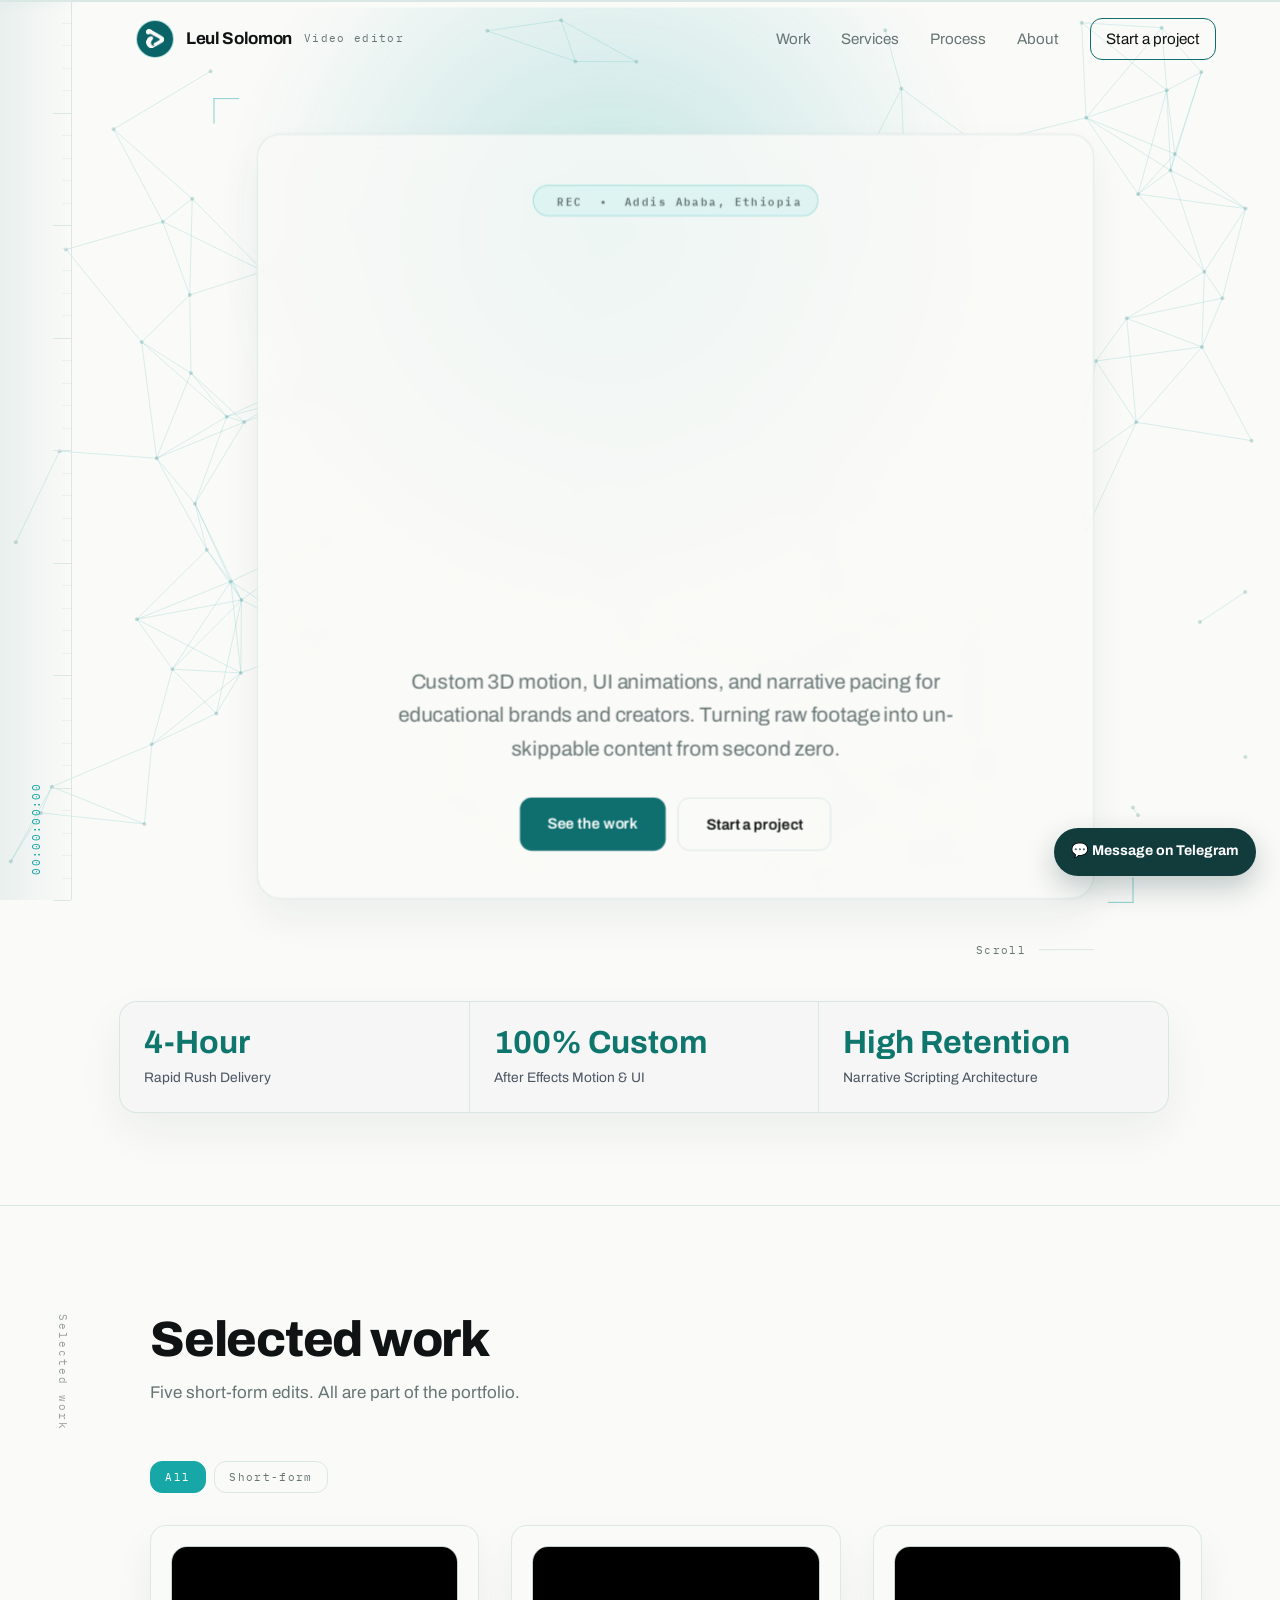
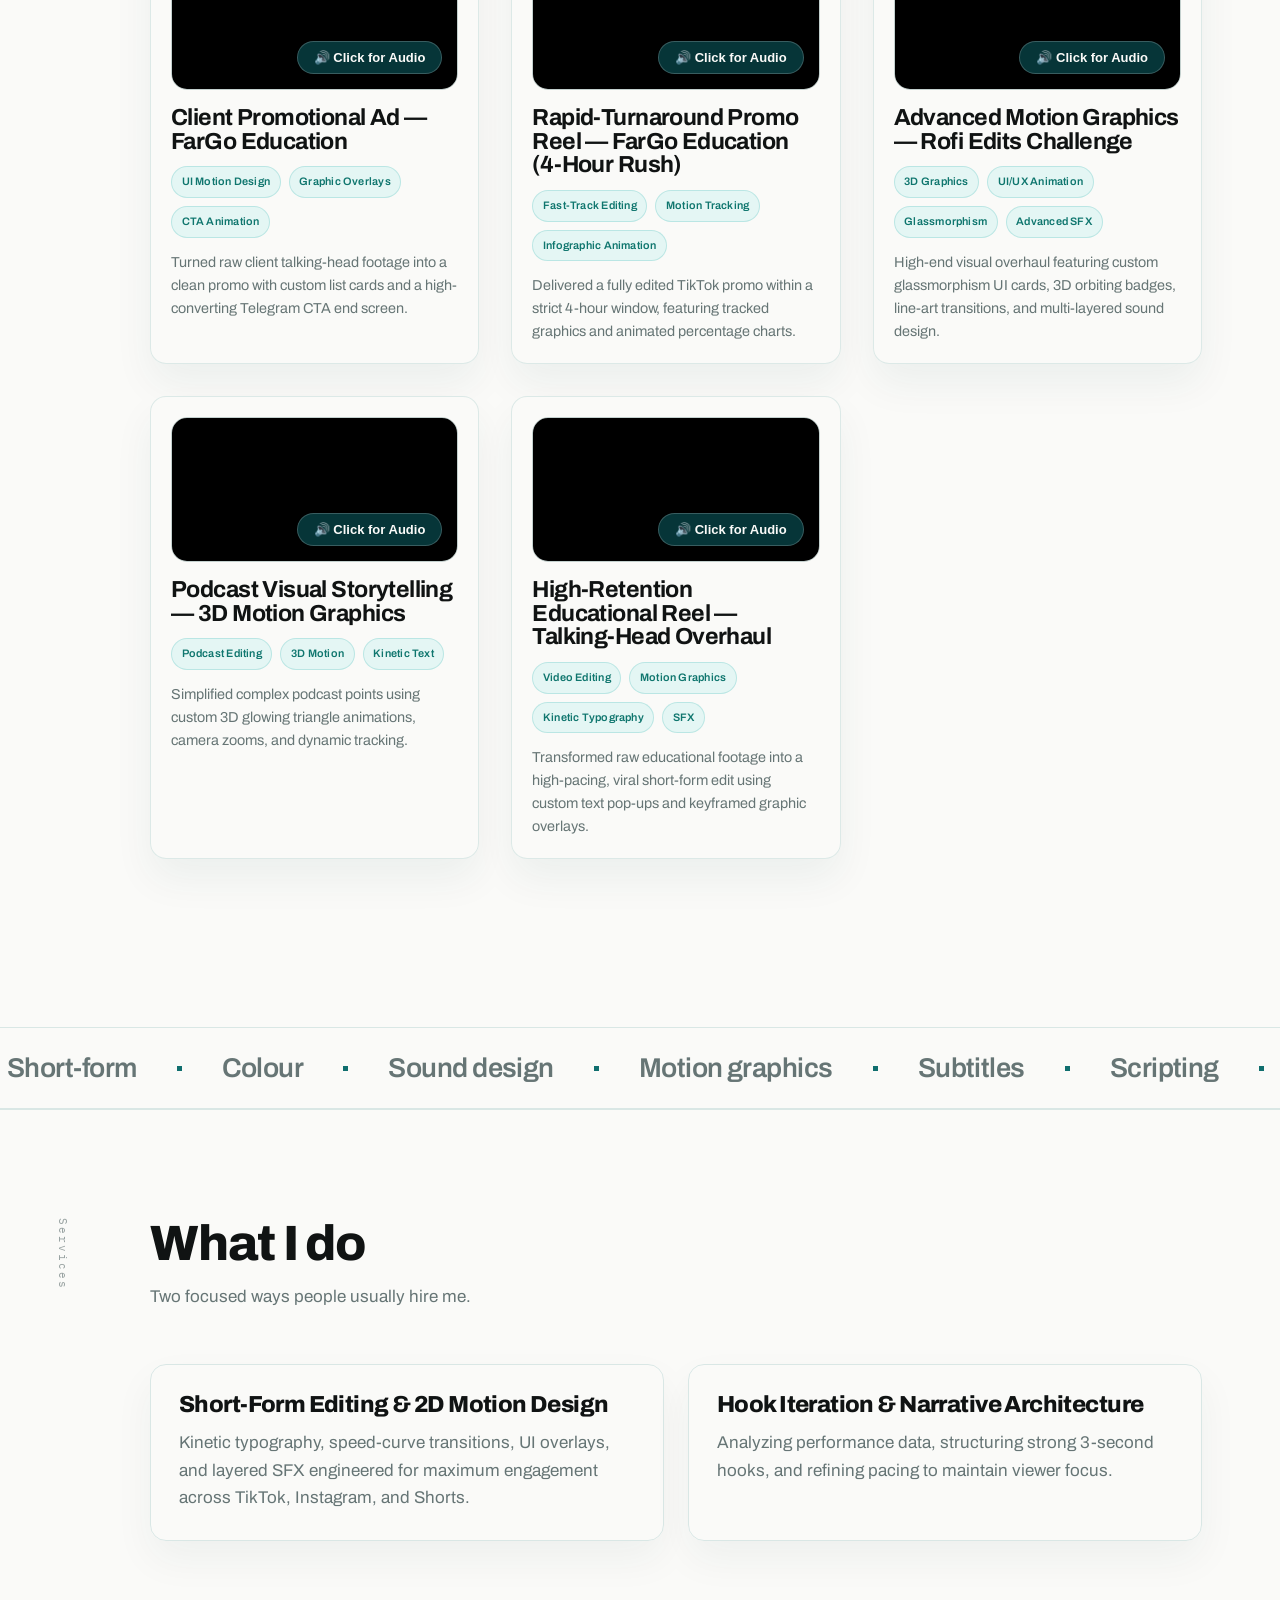
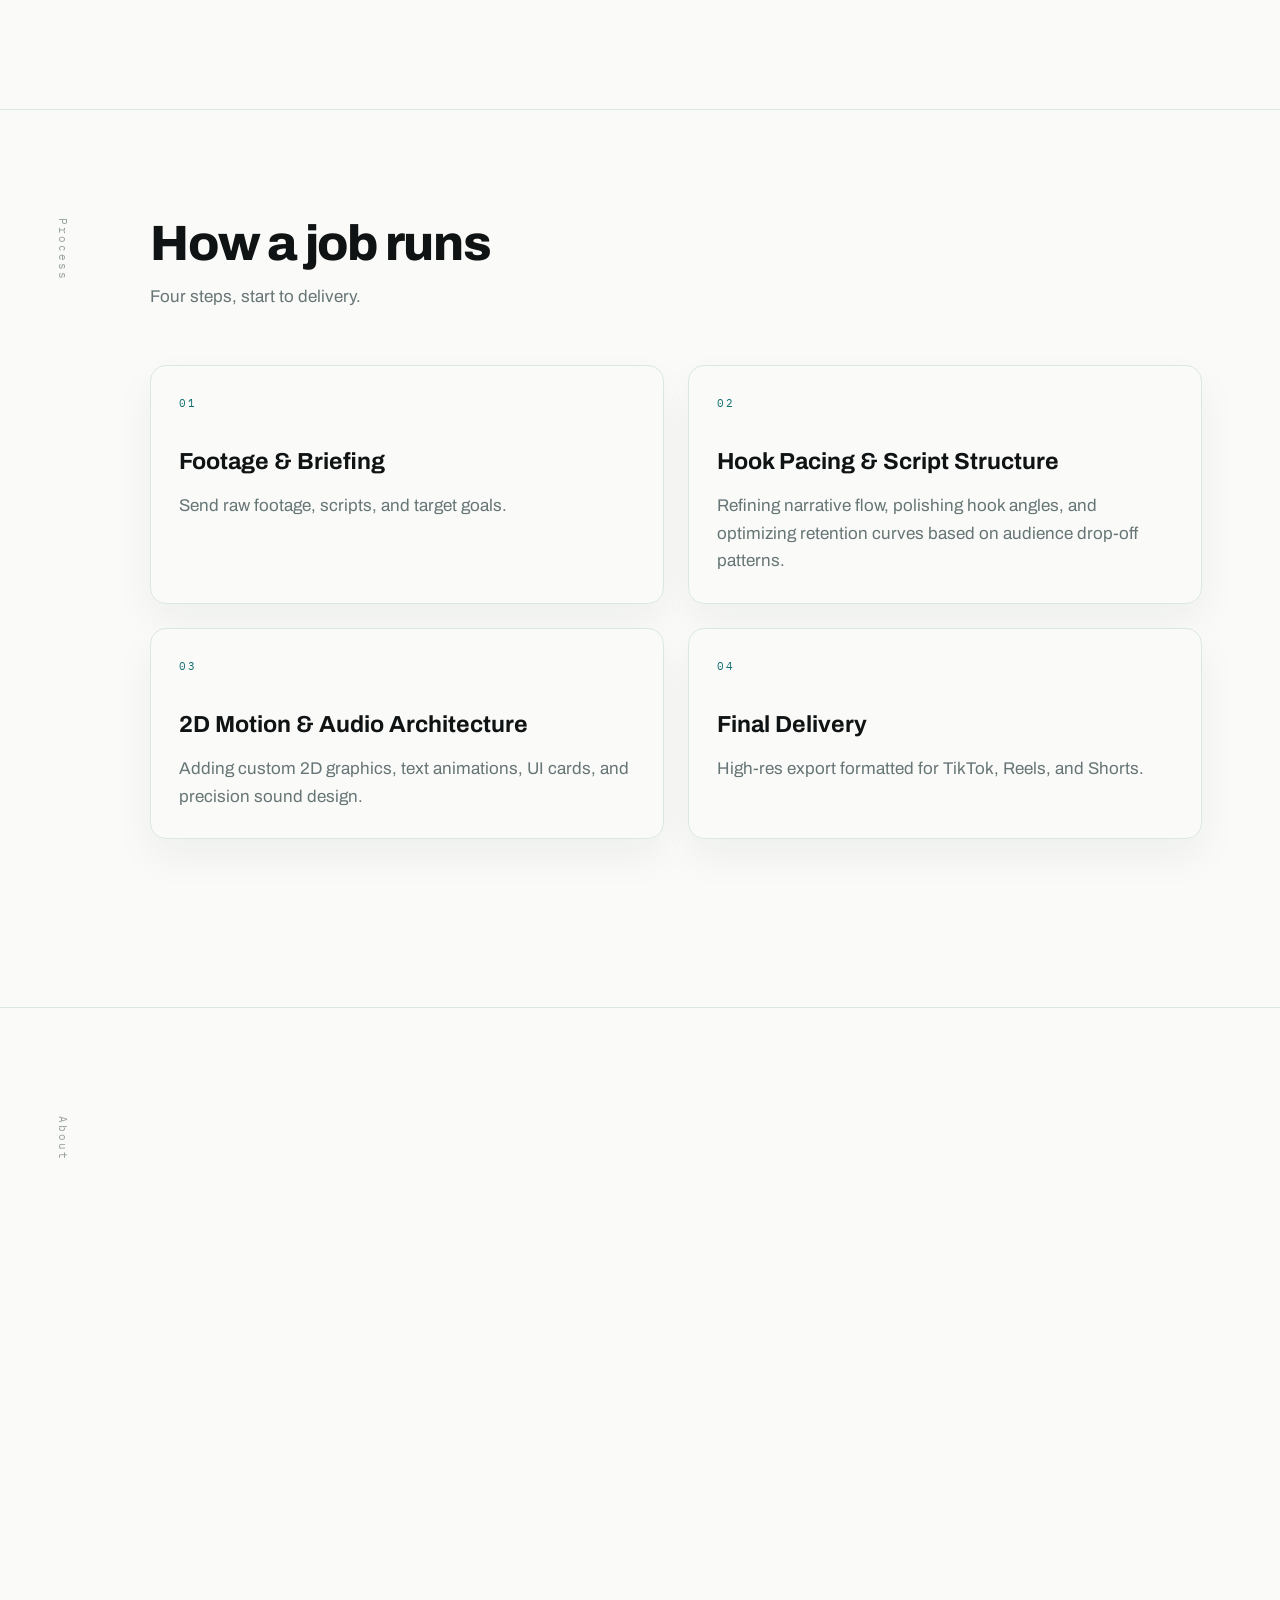
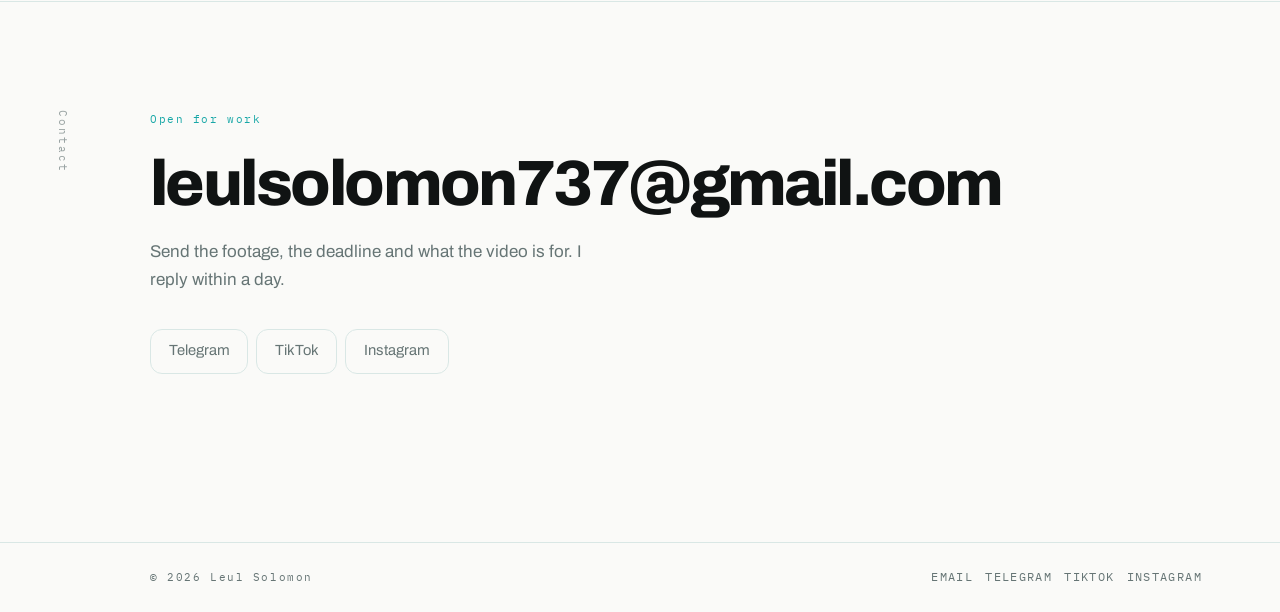
==== commit 873b9e51: "Refine portfolio copy: align motion graphics claims and hook pacing" ====
--- a/index.html
+++ b/index.html
@@ -295,12 +295,12 @@
 
         <div class="services-grid">
           <div class="service-card">
-            <h3>Short-Form Editing &amp; Motion Design</h3>
-            <p>Custom 3D elements, kinetic typography, UI overlays, and layered sound design engineered for maximum retention across TikTok, Instagram, and Shorts.</p>
+            <h3>Short-Form Editing &amp; 2D Motion Design</h3>
+            <p>Kinetic typography, speed-curve transitions, UI overlays, and layered SFX engineered for maximum engagement across TikTok, Instagram, and Shorts.</p>
           </div>
           <div class="service-card">
-            <h3>Scripting &amp; Narrative Architecture</h3>
-            <p>Refining raw concepts, structuring hook-driven narratives, and polishing script pacing to hold viewer attention from second zero.</p>
+            <h3>Hook Iteration &amp; Narrative Architecture</h3>
+            <p>Analyzing performance data, structuring strong 3-second hooks, and refining pacing to maintain viewer focus.</p>
           </div>
         </div>
       </div>
@@ -320,8 +320,8 @@
 
         <div class="process-grid">
           <div class="process-card"><span class="step-num">01</span><h4>Footage &amp; Briefing</h4><p>Send raw footage, scripts, and target goals.</p></div>
-          <div class="process-card"><span class="step-num">02</span><h4>Script &amp; Hook Pacing</h4><p>We refine narrative flow and hook structure.</p></div>
-          <div class="process-card"><span class="step-num">03</span><h4>Motion &amp; Audio Architecture</h4><p>Adding custom 3D graphics, UI cards, and SFX.</p></div>
+          <div class="process-card"><span class="step-num">02</span><h4>Hook Pacing &amp; Script Structure</h4><p>Refining narrative flow, polishing hook angles, and optimizing retention curves based on audience drop-off patterns.</p></div>
+          <div class="process-card"><span class="step-num">03</span><h4>2D Motion &amp; Audio Architecture</h4><p>Adding custom 2D graphics, text animations, UI cards, and precision sound design.</p></div>
           <div class="process-card"><span class="step-num">04</span><h4>Final Delivery</h4><p>High-res export formatted for TikTok, Reels, and Shorts.</p></div>
         </div>
       </div>
--- a/css/style.css
+++ b/css/style.css
@@ -110,29 +110,32 @@
   display: flex;
   align-items: center;
   justify-content: center;
-  pointer-events: auto;
-  opacity: 1;
-  transition: opacity 1.2s ease-out, transform 1.5s cubic-bezier(0.16, 1, 0.3, 1);
+  pointer-events: none;
+  animation: overlayFadeOut 3.5s cubic-bezier(0.7, 0, 0.2, 1) forwards;
 }
 
 #intro-text {
   color: #FAFAF8;
-  font-size: clamp(5rem, 14vw, 11rem);
+  font-size: clamp(6rem, 16vw, 12rem);
   font-weight: 900;
   letter-spacing: -0.04em;
   margin: 0;
-  transition: transform 1.5s cubic-bezier(0.16, 1, 0.3, 1), opacity 1s ease-out;
-  transform: scale(1);
-}
-
-#intro-overlay.fade-out {
-  opacity: 0;
-  transform: scale(1.08);
-  pointer-events: none;
-}
-#intro-overlay.fade-out #intro-text { transform: scale(0.6); opacity: 0; }
-
-main, header, footer, #intro-overlay, .scrubber, .rail {
+  animation: textZoomOut 3.5s cubic-bezier(0.7, 0, 0.2, 1) forwards;
+}
+
+@keyframes textZoomOut {
+  0% { transform: scale(1.6); opacity: 1; }
+  50% { transform: scale(1.0); opacity: 1; }
+  80% { transform: scale(0.35); opacity: 0.6; }
+  100% { transform: scale(0.1); opacity: 0; }
+}
+
+@keyframes overlayFadeOut {
+  0%, 70% { opacity: 1; }
+  100% { opacity: 0; visibility: hidden; }
+}
+
+main, header, footer, .scrubber, .rail {
   position: relative;
   z-index: 1;
 }
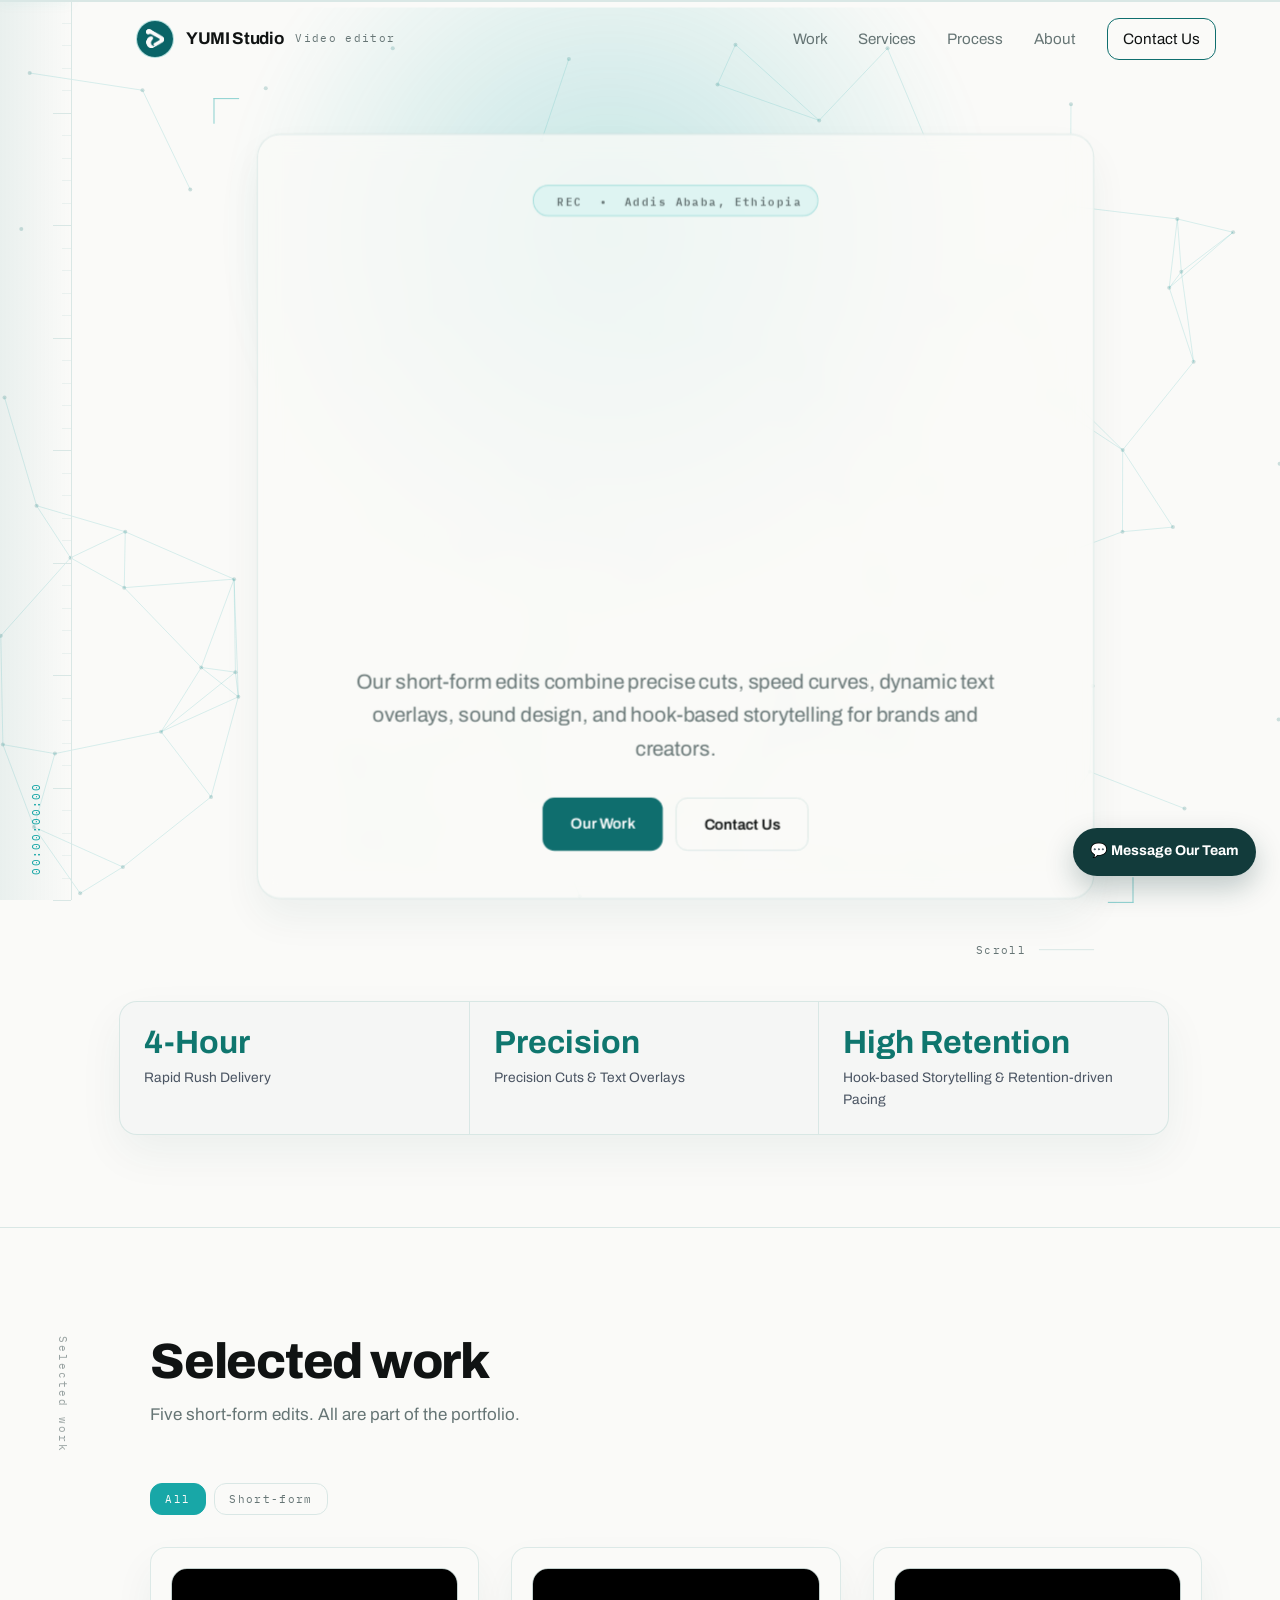
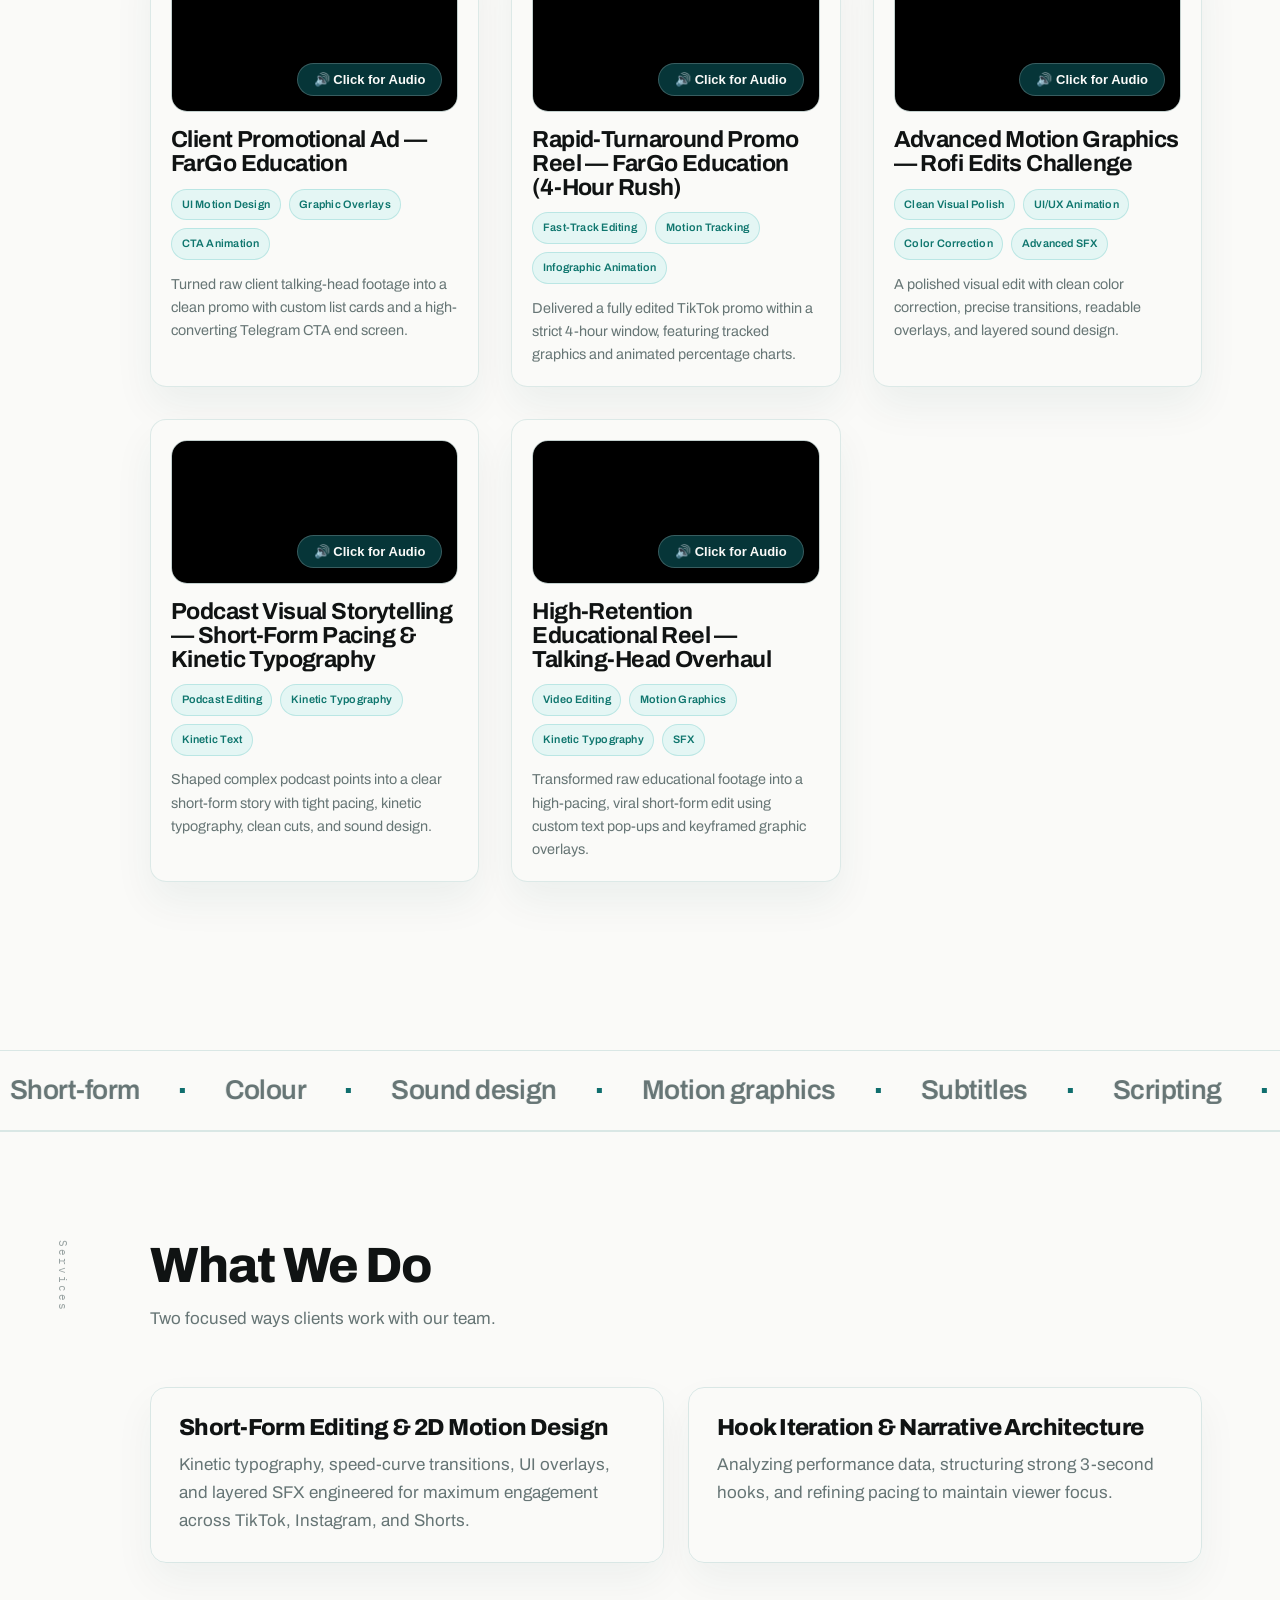
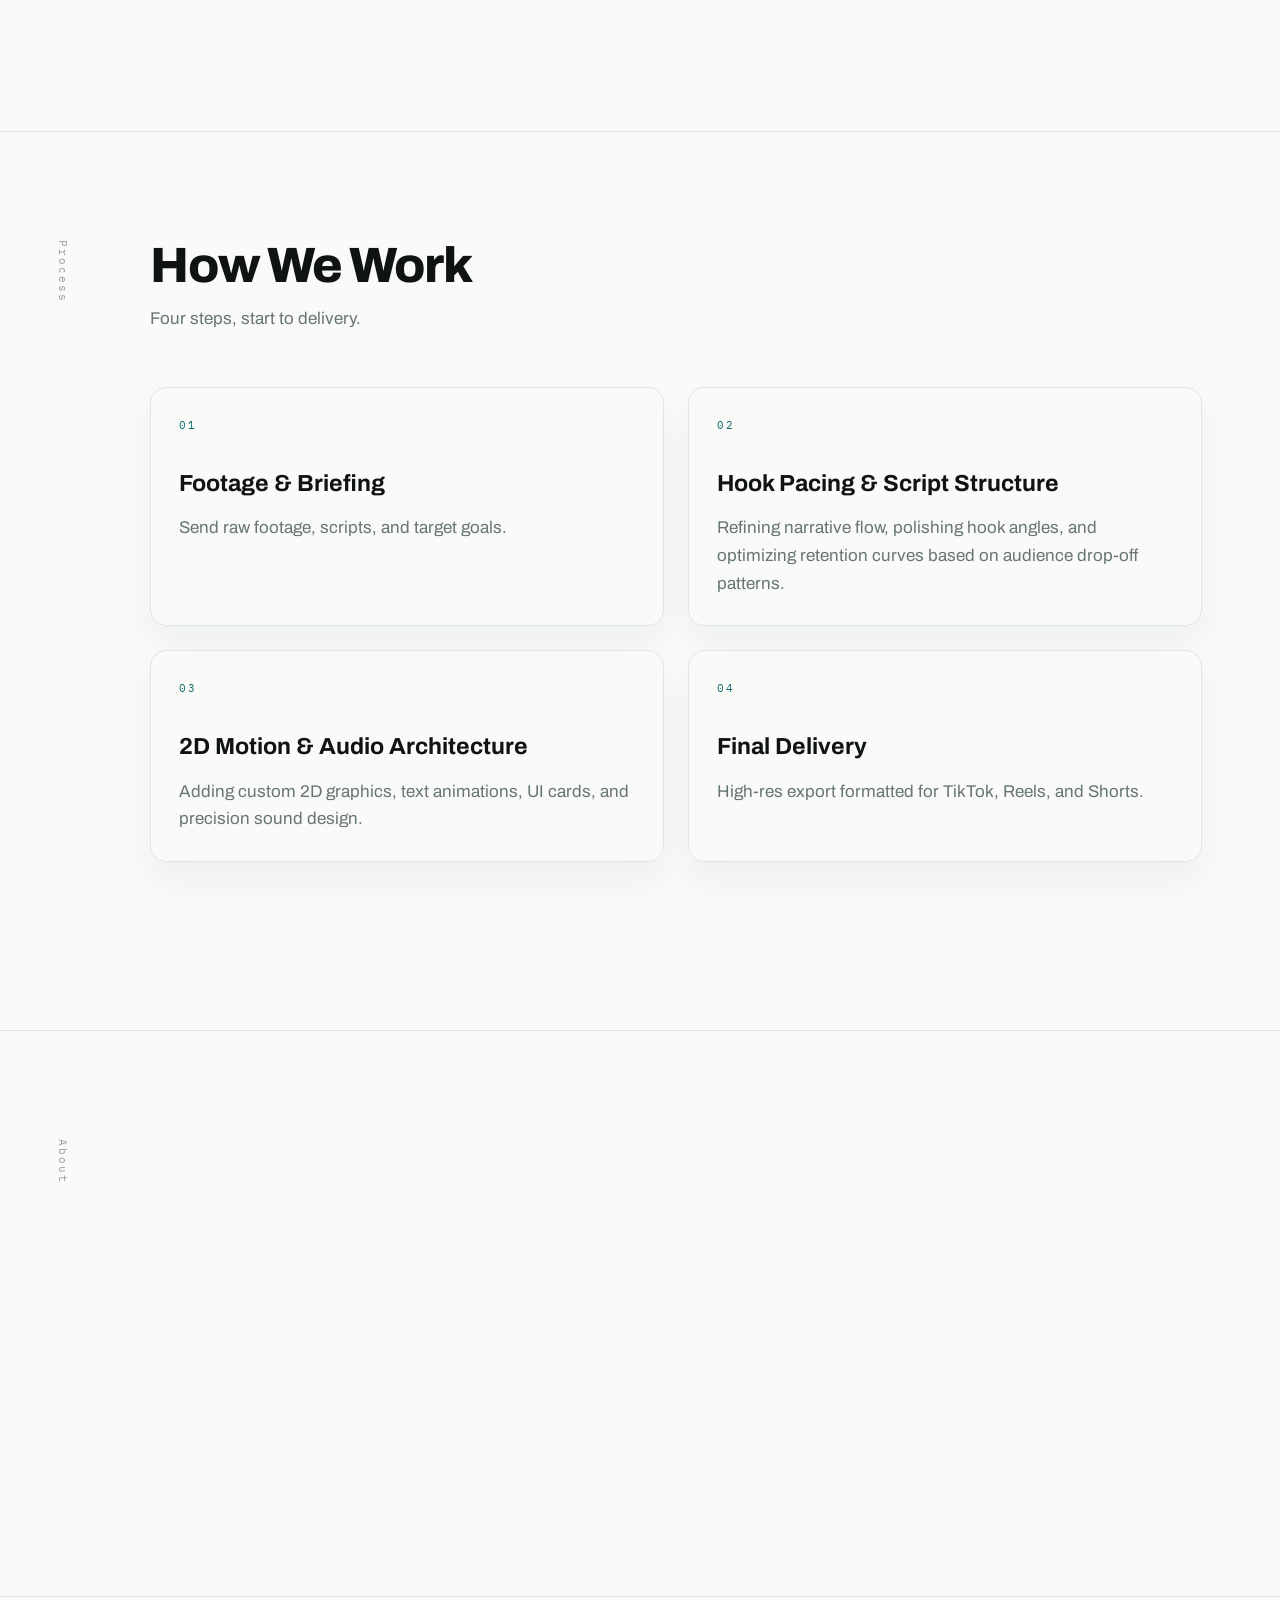
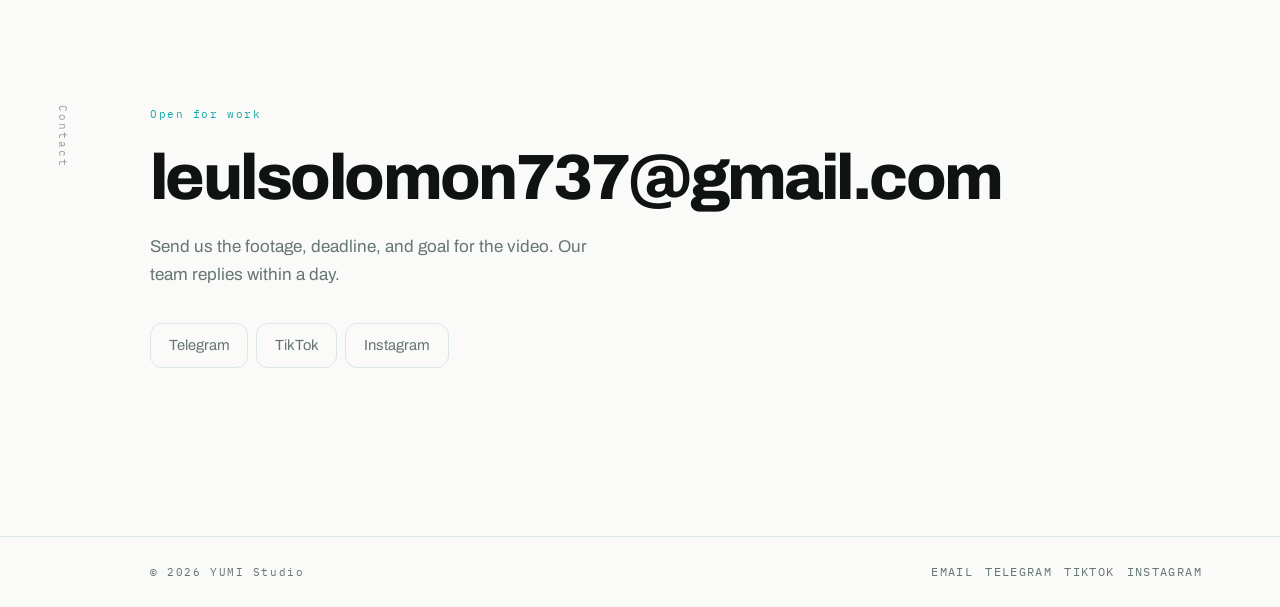
==== commit be5c4ac5: "Refine portfolio copy: align motion graphics claims and hook pacing" ====
--- a/index.html
+++ b/index.html
@@ -1,7 +1,7 @@
 <!DOCTYPE html>
 <!--
   ============================================================
-  LEUL SOLOMON — VIDEO EDITOR PORTFOLIO
+  YUMI STUDIO — SHORT-FORM VIDEO EDITING
   ============================================================
   This is the ONLY page of the site. Everything lives here.
 
@@ -26,10 +26,10 @@
   <meta name="viewport" content="width=device-width, initial-scale=1.0" />
 
   <!-- ===== EDIT ME: the text in the browser tab ===== -->
-  <title>Leul Solomon — Video Editor</title>
+  <title>YUMI | Short-Form Video Editing &amp; Content Agency</title>
 
   <!-- ===== EDIT ME: the description Google shows in search results ===== -->
-  <meta name="description" content="Leul Solomon is a short-form video editor and motion designer in Addis Ababa creating high-retention reels for brands and creators." />
+  <meta name="description" content="YUMI creates short-form video edits for brands and creators, with precise cuts, kinetic typography, sound design, color correction, and hook-based storytelling." />
 
   <meta name="theme-color" content="#FAFAF8" />
 
@@ -71,8 +71,8 @@
   -->
   <header class="nav" id="nav">
     <a class="nav__mark" href="#hero">
-      <img src="images/portrait.jpg" alt="Leul Solomon Logo" class="nav__logo" />
-      <span class="nav__markName">Leul Solomon</span>
+      <img src="images/portrait.jpg" alt="YUMI Studio logo" class="nav__logo" />
+      <span class="nav__markName">YUMI Studio</span>
       <span class="nav__markRole">Video editor</span>
     </a>
 
@@ -81,7 +81,7 @@
       <a href="#services">Services</a>
       <a href="#process">Process</a>
       <a href="#about">About</a>
-      <a class="nav__cta" href="#contact">Start a project</a>
+      <a class="nav__cta" href="#contact">Contact Us</a>
     </nav>
 
     <!-- Hamburger button, only visible on small screens -->
@@ -118,13 +118,12 @@
           </h1>
 
         <p class="hero__lede hero-reveal hero-reveal--3">
-          Custom 3D motion, UI animations, and narrative pacing for educational brands and creators.
-          Turning raw footage into un-skippable content from second zero.
+          Our short-form edits combine precise cuts, speed curves, dynamic text overlays, sound design, and hook-based storytelling for brands and creators.
         </p>
 
           <div class="hero__actions hero-reveal hero-reveal--4">
-            <a class="btn btn--solid" href="#work">See the work</a>
-            <a class="btn btn--ghost" href="#contact">Start a project</a>
+            <a class="btn btn--solid" href="#work">Our Work</a>
+            <a class="btn btn--ghost" href="#contact">Contact Us</a>
           </div>
         </div>
       </div>
@@ -142,12 +141,12 @@
           <span>Rapid Rush Delivery</span>
         </div>
         <div class="impact-stat">
-          <strong>100% Custom</strong>
-          <span>After Effects Motion &amp; UI</span>
+          <strong>Precision</strong>
+          <span>Precision Cuts &amp; Text Overlays</span>
         </div>
         <div class="impact-stat">
           <strong>High Retention</strong>
-          <span>Narrative Scripting Architecture</span>
+          <span>Hook-based Storytelling &amp; Retention-driven Pacing</span>
         </div>
       </div>
     </section>
@@ -217,12 +216,12 @@
             <div class="card__meta">
               <h3 class="card__title">Advanced Motion Graphics — Rofi Edits Challenge</h3>
               <div class="card__tags">
-                <span>3D Graphics</span>
+                <span>Clean Visual Polish</span>
                 <span>UI/UX Animation</span>
-                <span>Glassmorphism</span>
+                <span>Color Correction</span>
                 <span>Advanced SFX</span>
               </div>
-              <p class="card__line">High-end visual overhaul featuring custom glassmorphism UI cards, 3D orbiting badges, line-art transitions, and multi-layered sound design.</p>
+              <p class="card__line">A polished visual edit with clean color correction, precise transitions, readable overlays, and layered sound design.</p>
             </div>
           </article>
 
@@ -234,13 +233,13 @@
               <button class="audio-toggle-btn" type="button">🔊 Click for Audio</button>
             </div>
             <div class="card__meta">
-              <h3 class="card__title">Podcast Visual Storytelling — 3D Motion Graphics</h3>
+              <h3 class="card__title">Podcast Visual Storytelling — Short-Form Pacing &amp; Kinetic Typography</h3>
               <div class="card__tags">
                 <span>Podcast Editing</span>
-                <span>3D Motion</span>
+                <span>Kinetic Typography</span>
                 <span>Kinetic Text</span>
               </div>
-              <p class="card__line">Simplified complex podcast points using custom 3D glowing triangle animations, camera zooms, and dynamic tracking.</p>
+              <p class="card__line">Shaped complex podcast points into a clear short-form story with tight pacing, kinetic typography, clean cuts, and sound design.</p>
             </div>
           </article>
 
@@ -289,8 +288,8 @@
     <section class="section services" id="services" data-clip="Services">
       <div class="wrap">
         <div class="head">
-          <h2 class="head__title">What I do</h2>
-          <p class="head__note">Two focused ways people usually hire me.</p>
+          <h2 class="head__title">What We Do</h2>
+          <p class="head__note">Two focused ways clients work with our team.</p>
         </div>
 
         <div class="services-grid">
@@ -314,7 +313,7 @@
     <section class="section process" id="process" data-clip="Process">
       <div class="wrap">
         <div class="head">
-          <h2 class="head__title">How a job runs</h2>
+          <h2 class="head__title">How We Work</h2>
           <p class="head__note">Four steps, start to delivery.</p>
         </div>
 
@@ -335,8 +334,8 @@
     <section class="section about" id="about" data-clip="About">
       <div class="wrap about__grid">
 
-        <div class="about__portrait reveal" aria-label="Leul Solomon brand mark">
-          <img src="images/portrait.jpg" alt="Leul Solomon brand logo" loading="lazy"
+        <div class="about__portrait reveal" aria-label="YUMI Studio brand mark">
+          <img src="images/portrait.jpg" alt="YUMI Studio brand logo" loading="lazy"
                onerror="this.closest('.about__portrait').classList.add('is-missing')" />
           <span class="about__portraitNote tc">Brand mark pending</span>
         </div>
@@ -345,13 +344,13 @@
           <h2 class="head__title">About</h2>
 
           <p>
-            I’m Leul—a short-form editor and motion designer based in Addis Ababa.
+            We are YUMI, a short-form editing team based in Addis Ababa.
           </p>
           <p>
-            Most short-form editing relies on basic captions and jump cuts. I build visual retention systems for creators and educational brands: taking raw footage or dense ideas and engineering them into fast-paced reels using custom 3D motion, UI animations, and tight narrative pacing.
+            We focus on the details that keep short-form videos clear and engaging: precise cuts, readable captions, sound design, color correction, and hook-based storytelling for creators and educational brands.
           </p>
           <p>
-            From script polish to high-speed rush turnarounds, I handle the full pipeline to make sure your content holds attention from second zero.
+            Our team shapes each edit from the opening hook through final delivery, refining pacing and presentation to hold viewer focus.
           </p>
         </div>
 
@@ -373,7 +372,7 @@
         </h2>
 
         <p class="contact__note">
-          Send the footage, the deadline and what the video is for. I reply within a day.
+          Send us the footage, deadline, and goal for the video. Our team replies within a day.
         </p>
 
         <ul class="contact__links">
@@ -388,7 +387,7 @@
 
   <footer class="foot">
     <div class="wrap foot__inner">
-      <span class="tc">© <span id="year">2026</span> Leul Solomon</span>
+      <span class="tc">© <span id="year">2026</span> YUMI Studio</span>
       <div class="foot__links">
         <a href="mailto:leulsolomon737@gmail.com" target="_blank" rel="noopener noreferrer">Email</a>
         <a href="https://t.me/Fwyumi" target="_blank" rel="noopener noreferrer">Telegram</a>
@@ -398,7 +397,7 @@
     </div>
   </footer>
 
-  <a href="https://t.me/Fwyumi" target="_blank" rel="noopener noreferrer" class="sticky-telegram-btn">💬 Message on Telegram</a>
+  <a href="https://t.me/Fwyumi" target="_blank" rel="noopener noreferrer" class="sticky-telegram-btn">💬 Message Our Team</a>
 
   <!-- All the behaviour: scroll animations, the timecode, filters, and particle canvas. -->
   <script src="js/main.js"></script>
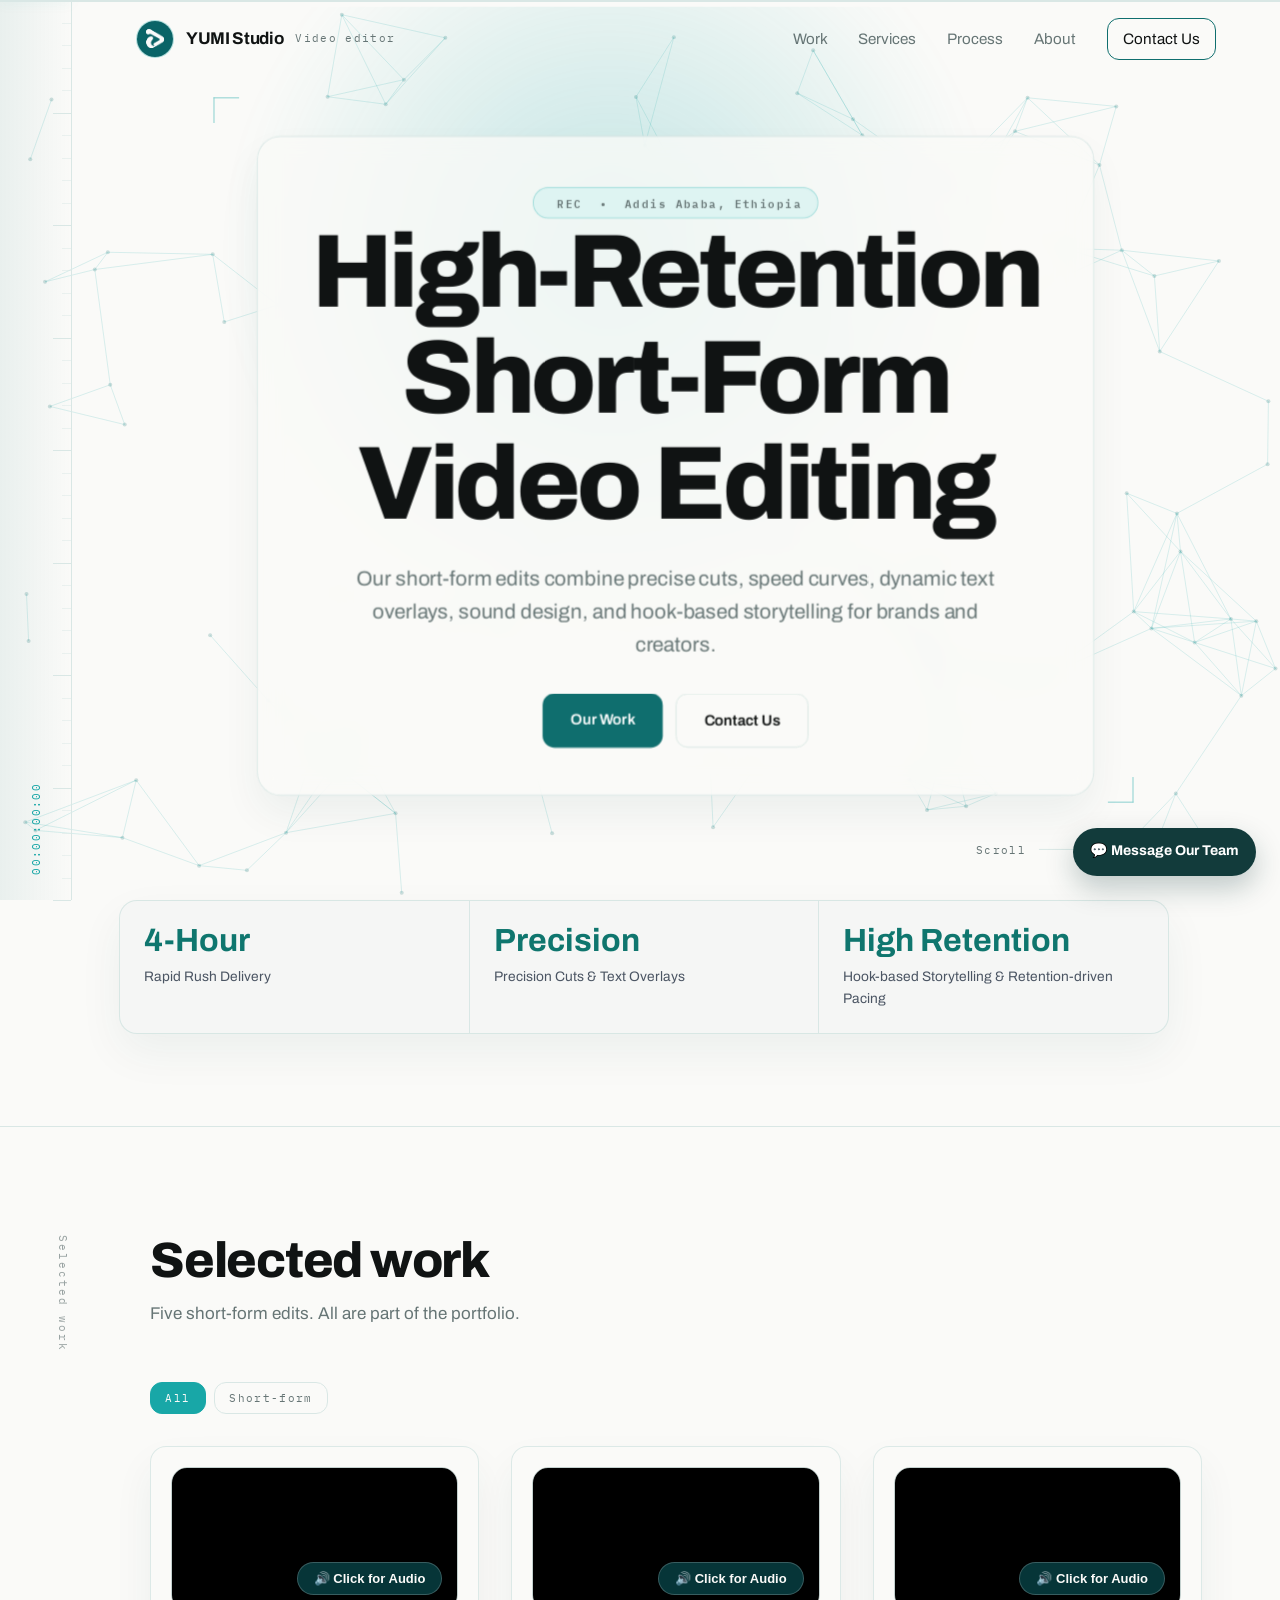
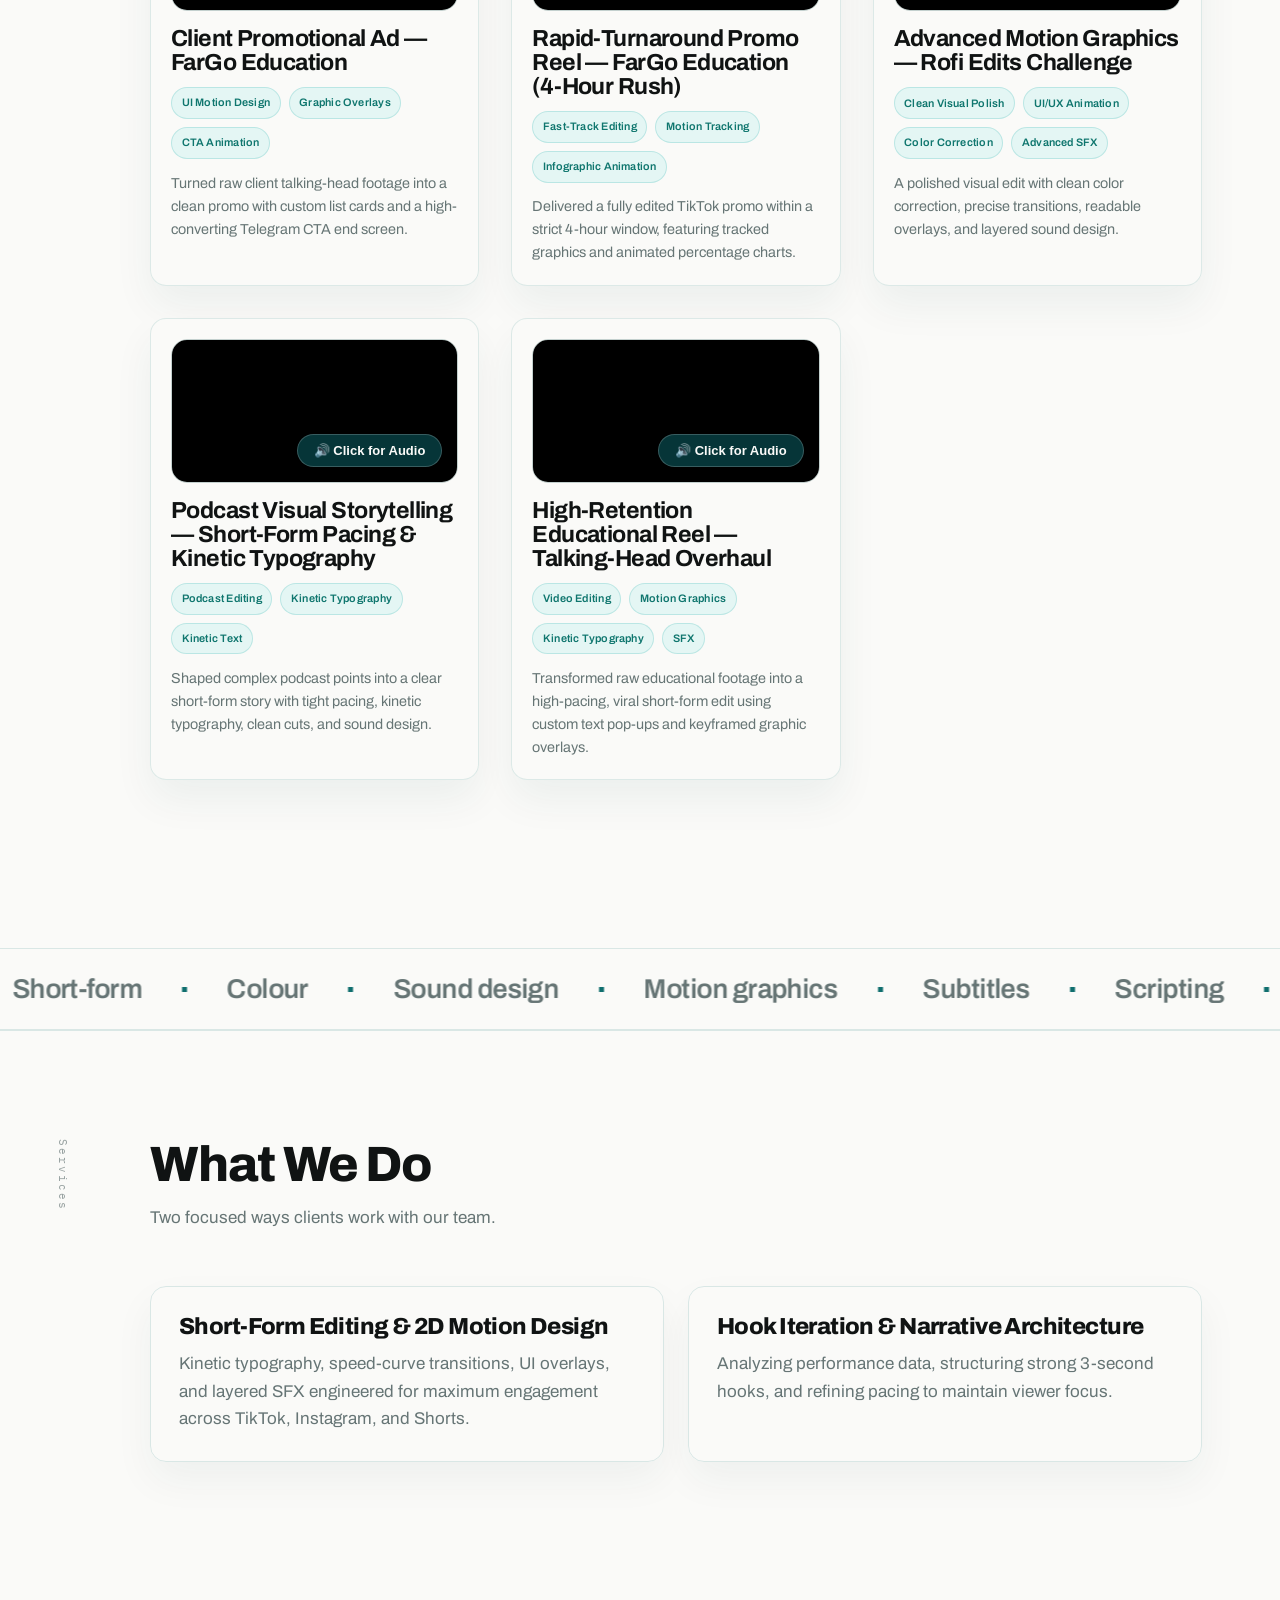
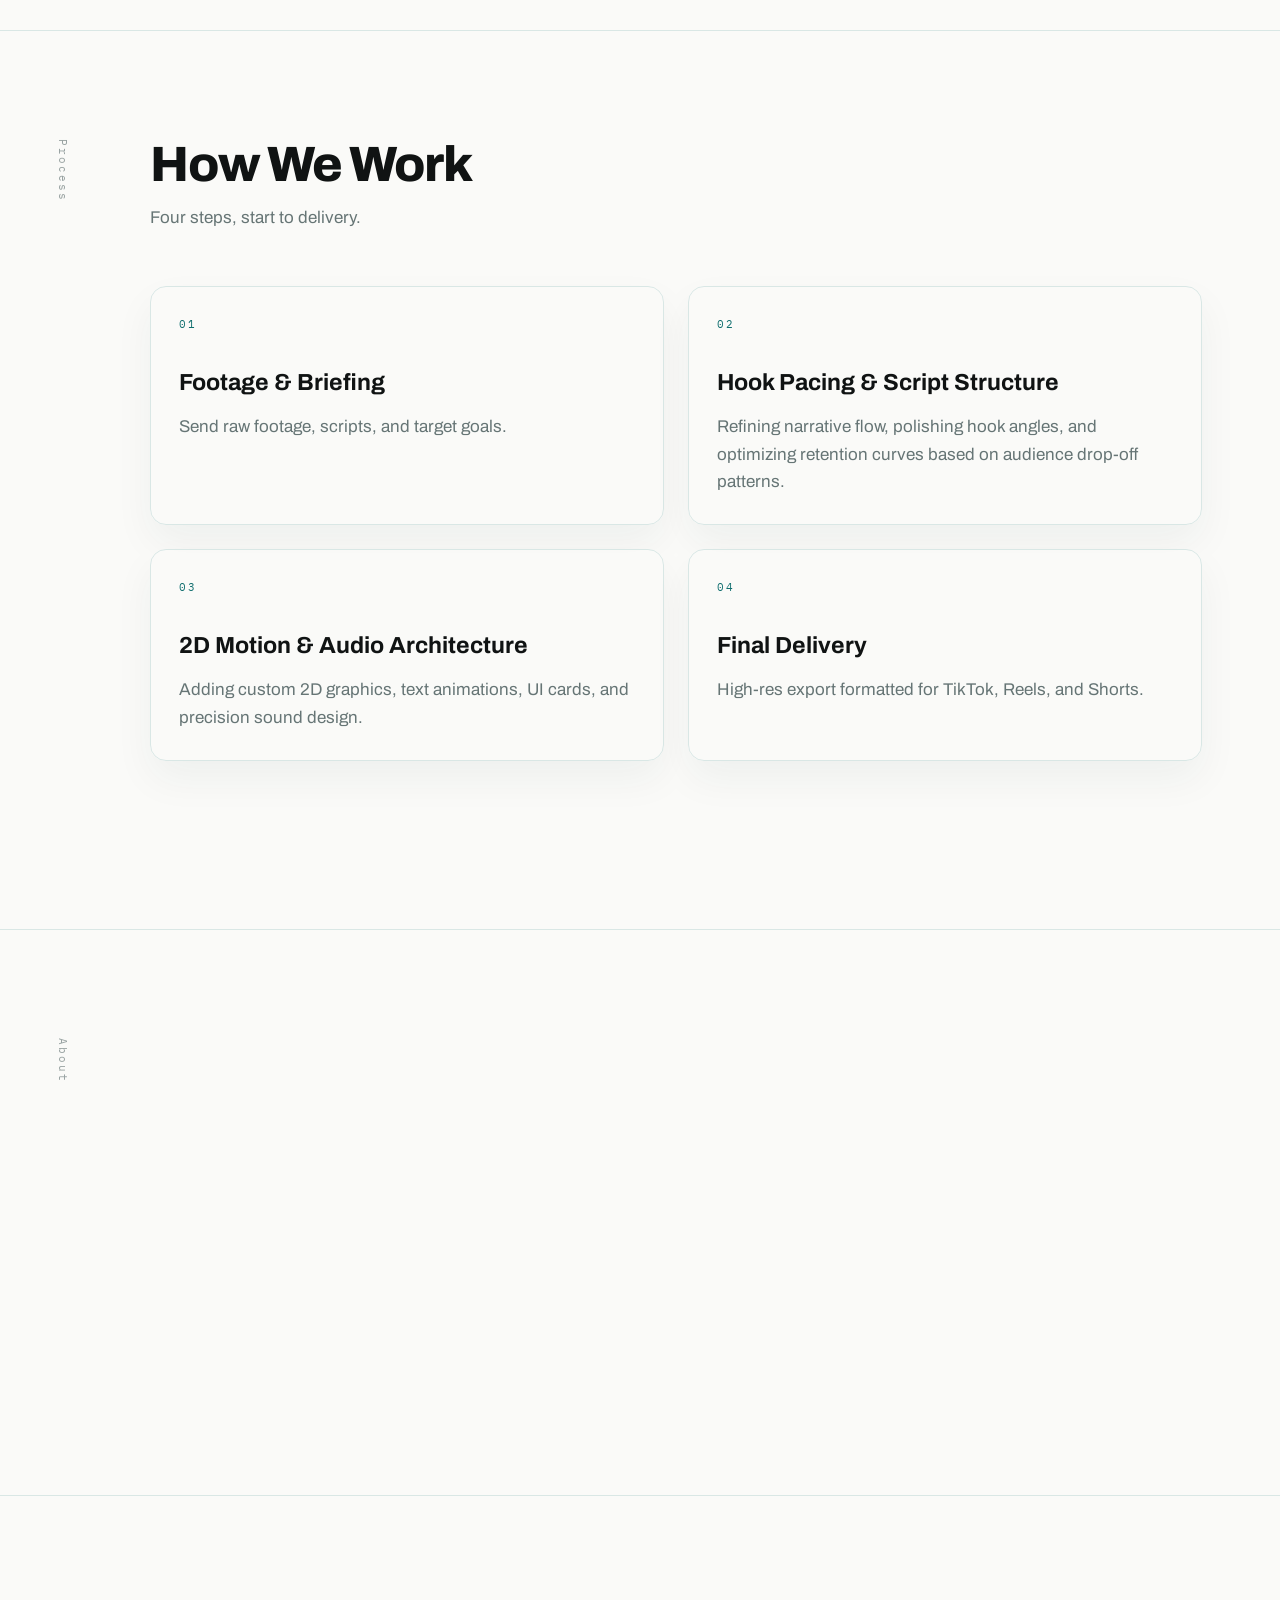
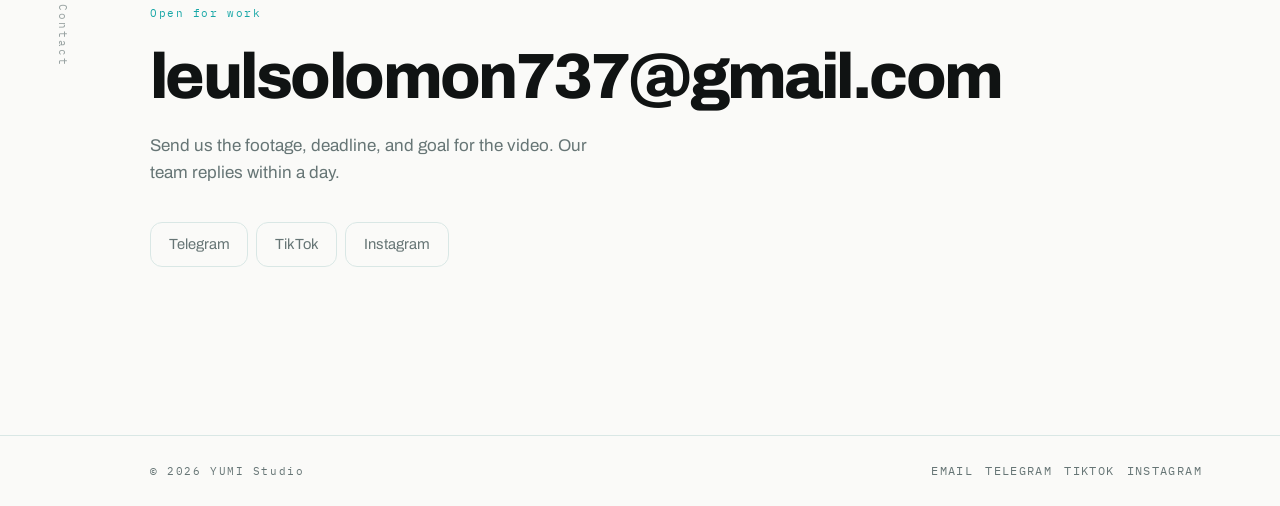
==== commit 2cf7c141: "Fix missing hero headline" ====
--- a/index.html
+++ b/index.html
@@ -111,11 +111,7 @@
             REC &nbsp;•&nbsp; Addis Ababa, Ethiopia
           </p>
 
-          <h1 class="hero__title hero-reveal hero-reveal--2">
-            <span class="mask"><span class="mask__inner">Short-Form Edits</span></span>
-            <span class="mask"><span class="mask__inner">Built for High</span></span>
-            <span class="mask"><span class="mask__inner">Retention.</span></span>
-          </h1>
+          <h1 class="hero-title hero__title hero-reveal hero-reveal--2">High-Retention Short-Form Video Editing</h1>
 
         <p class="hero__lede hero-reveal hero-reveal--3">
           Our short-form edits combine precise cuts, speed curves, dynamic text overlays, sound design, and hook-based storytelling for brands and creators.
